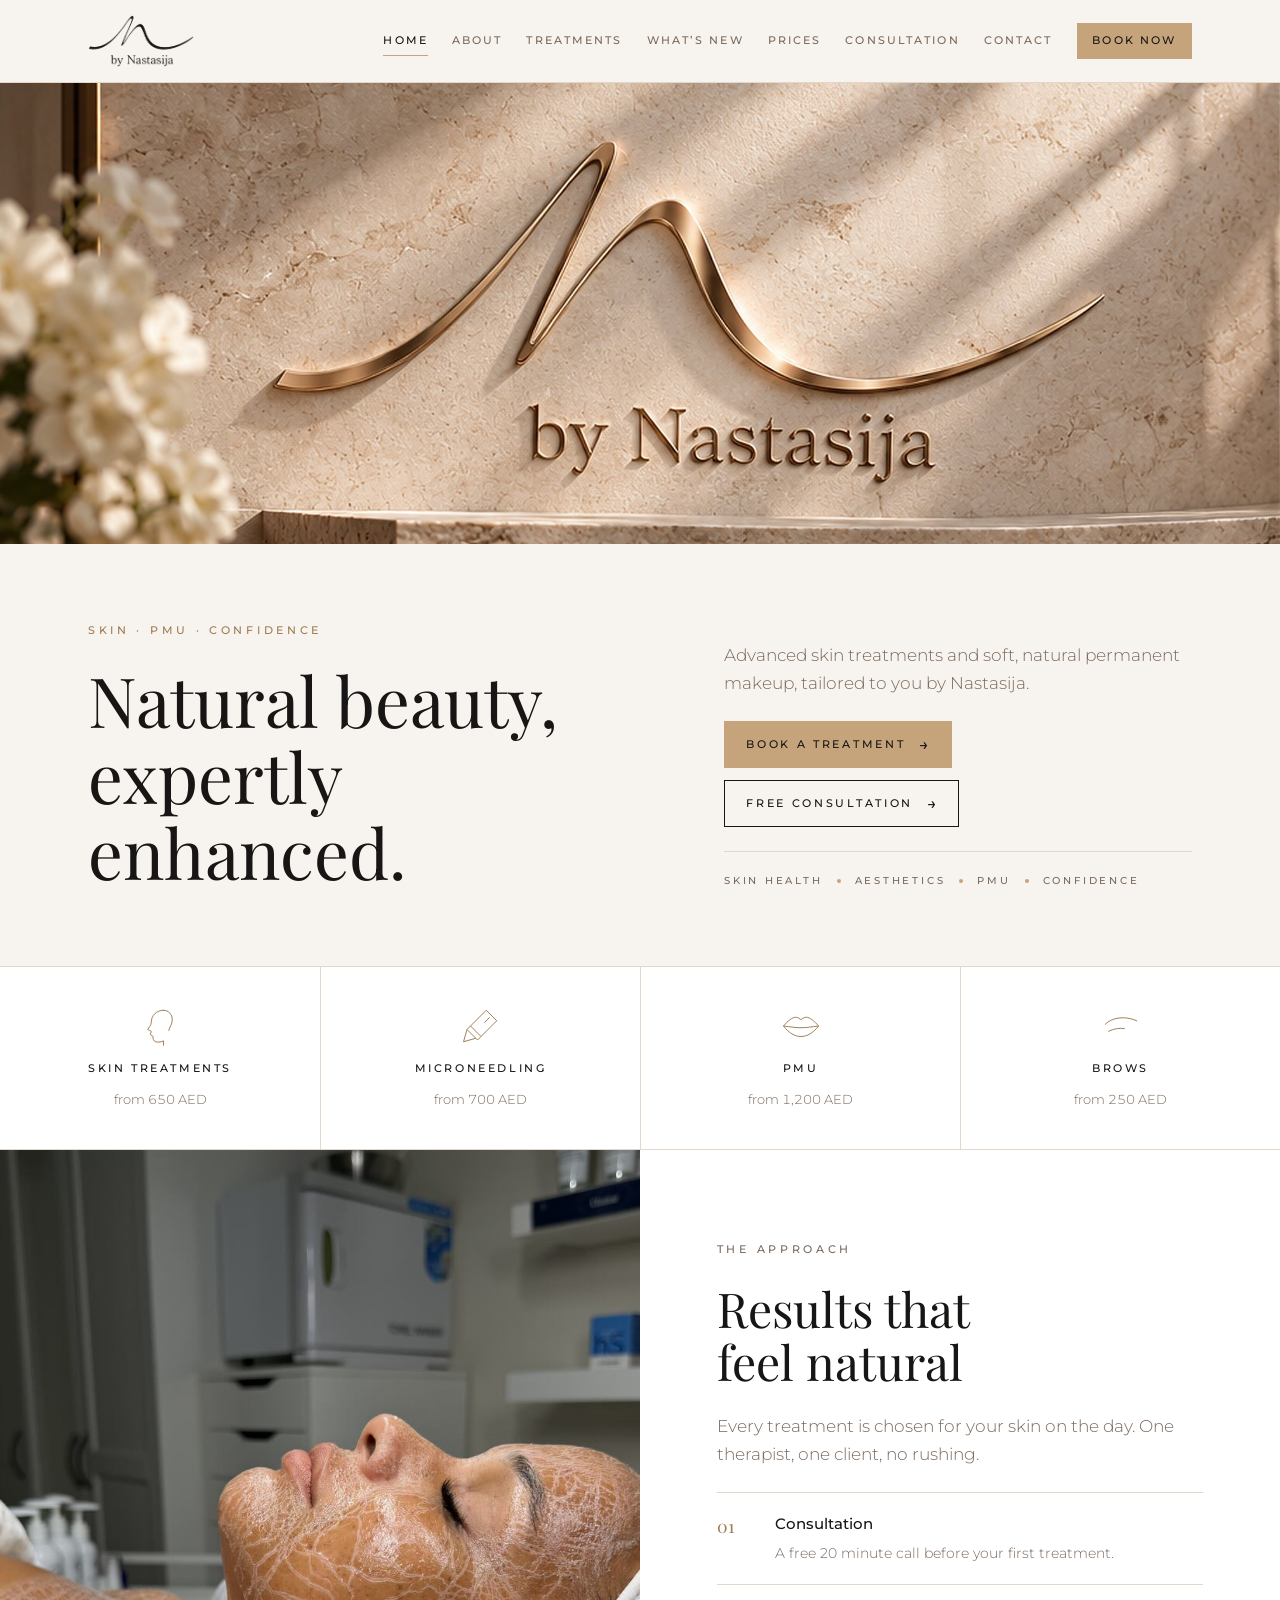
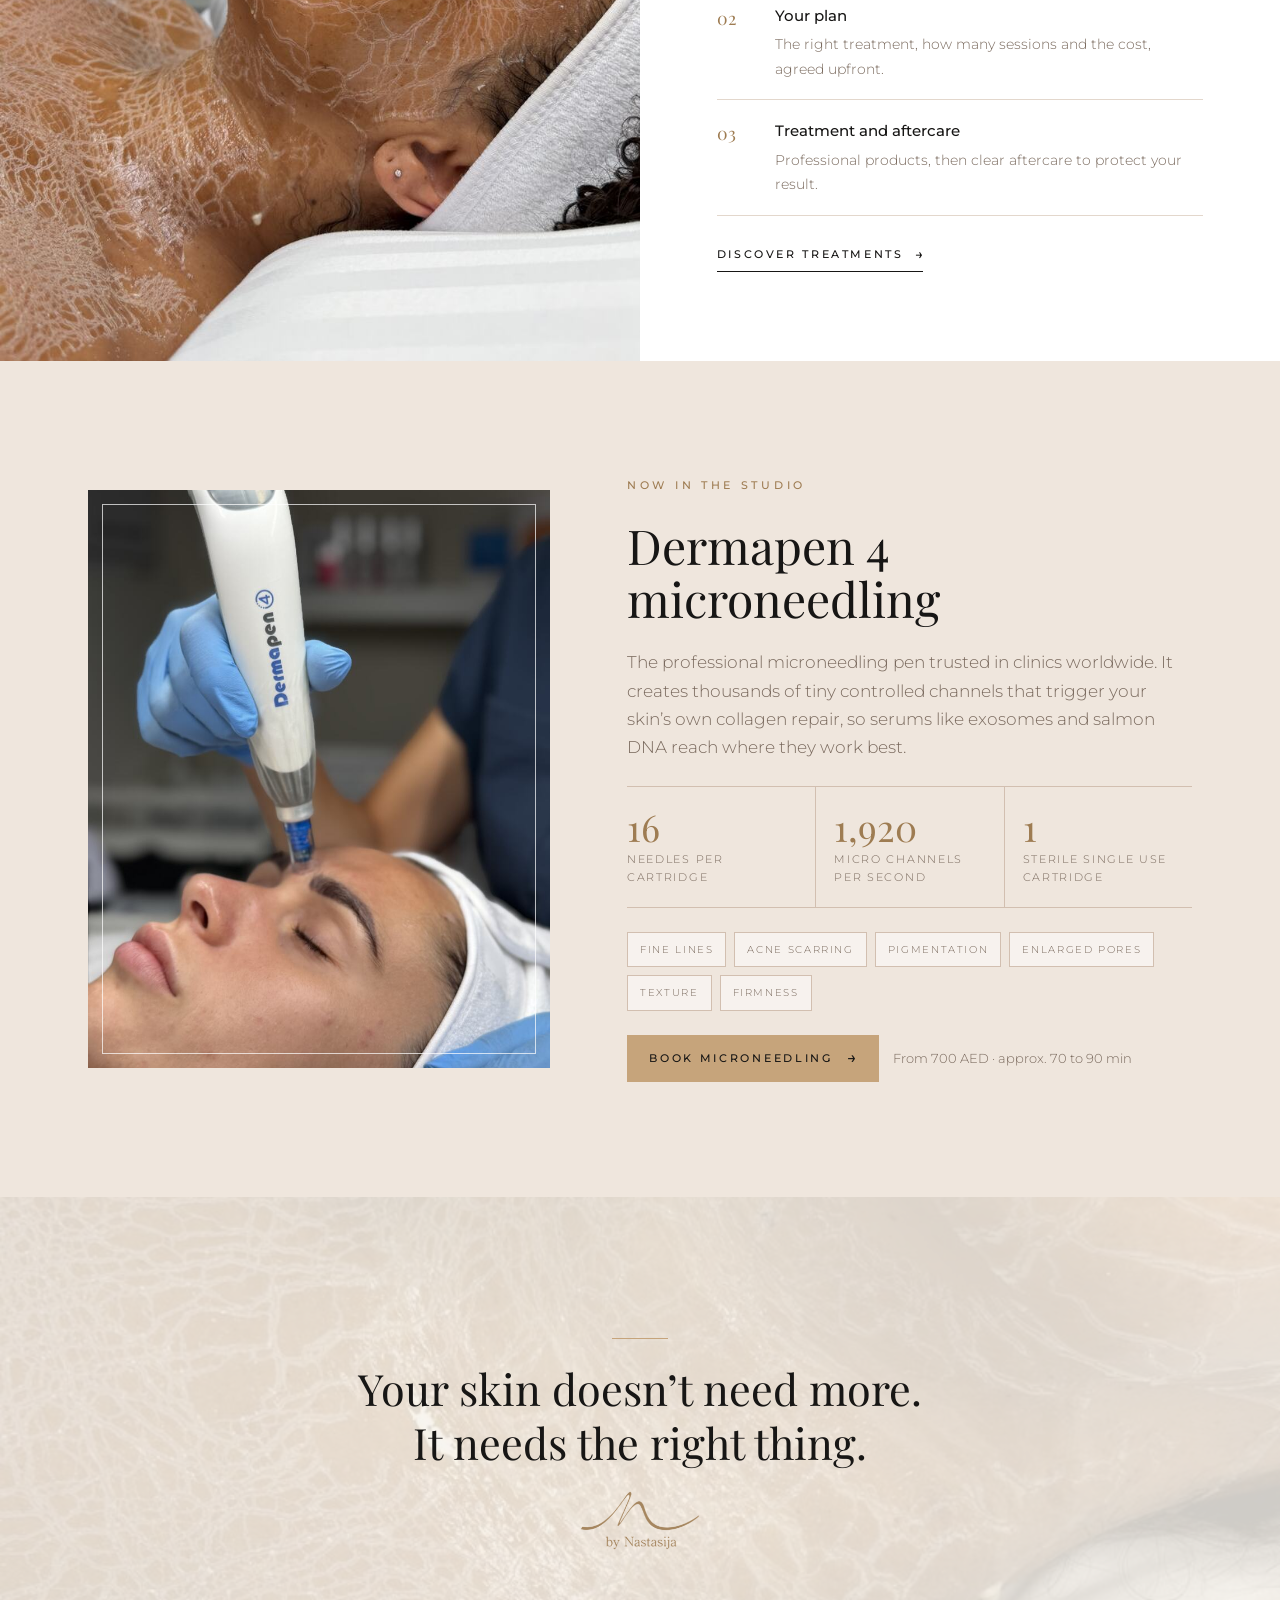
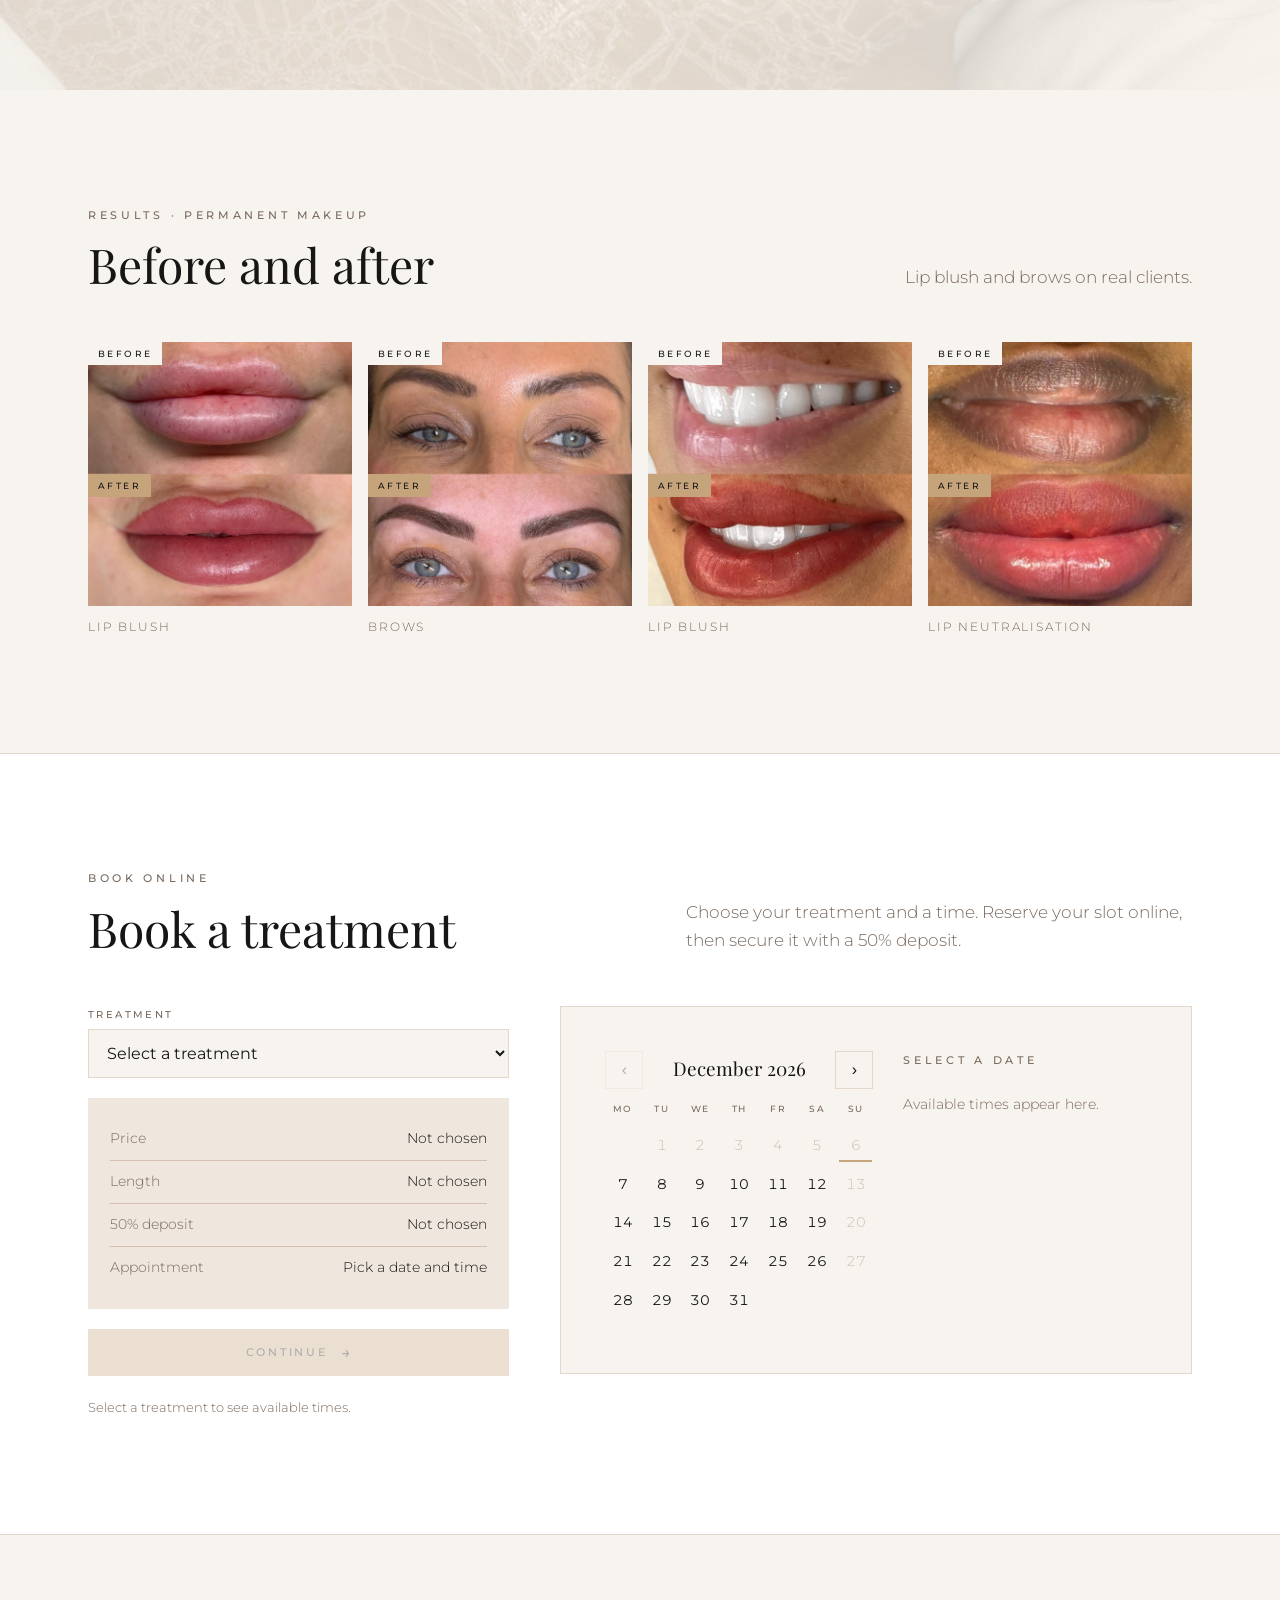
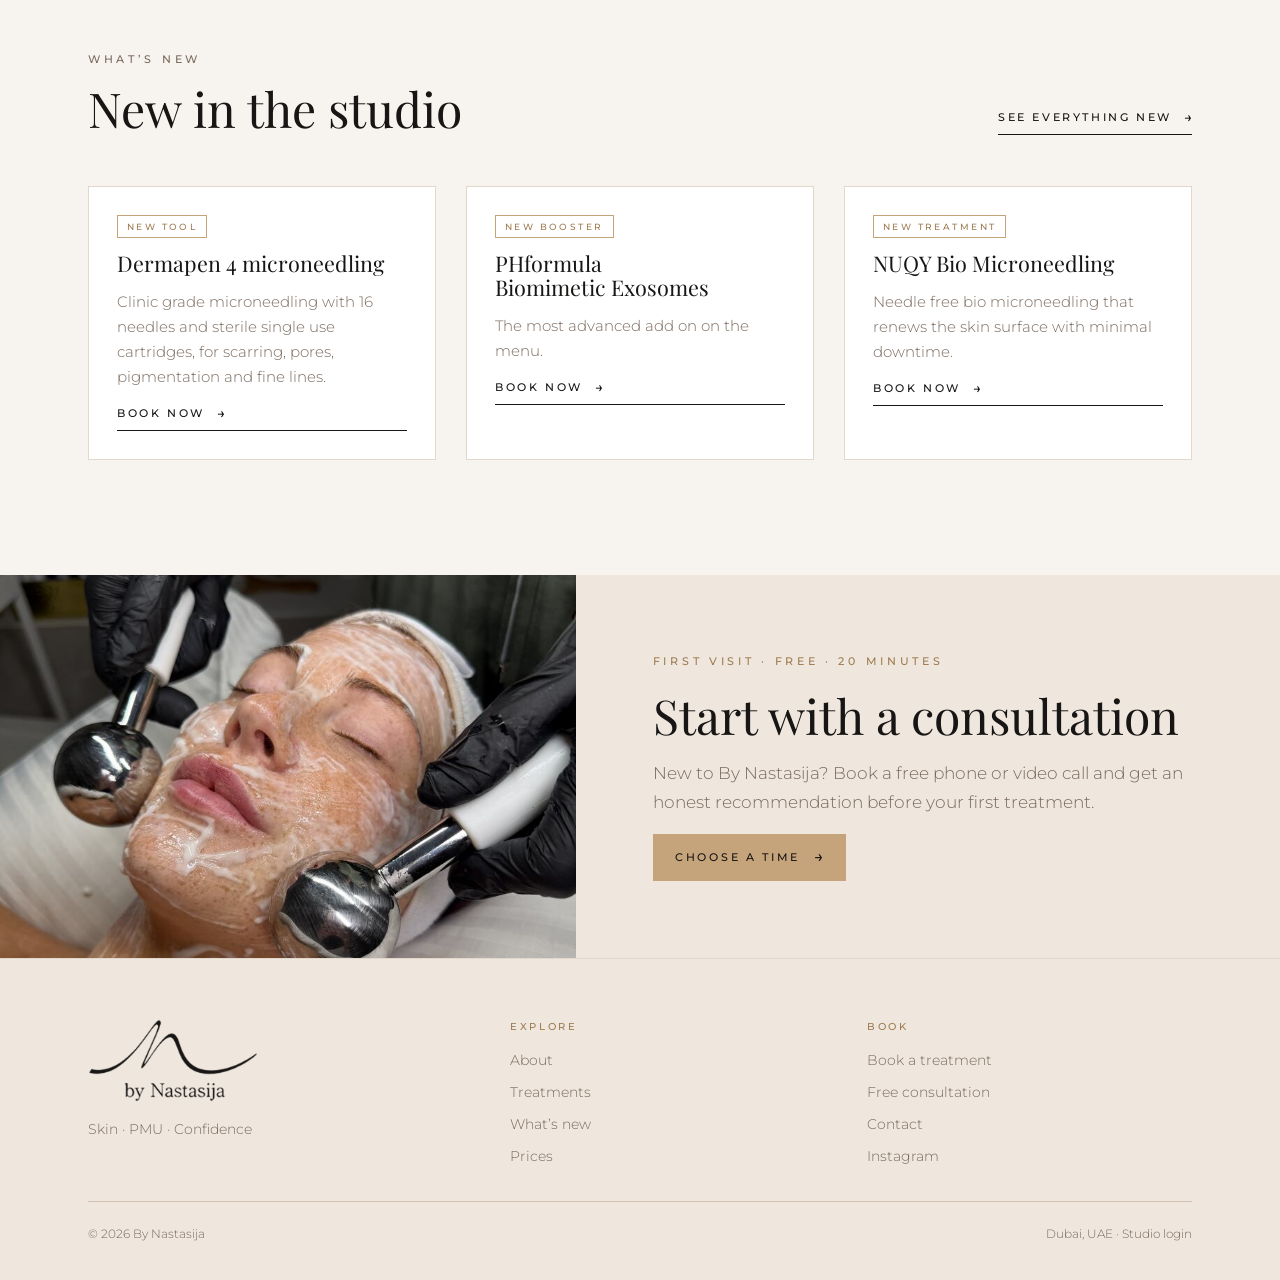
==== index_17.html @ 35998f84 "Add files via upload" ====
<!doctype html>
<html lang="en">
<head>
<meta charset="utf-8">
<meta name="viewport" content="width=device-width, initial-scale=1, viewport-fit=cover">
<meta name="description" content="By Nastasija: skin specialist and PMU artist in Dubai. Medical-grade facials, Dermapen 4 microneedling, lip blush and brows. Book online.">
<title>By Nastasija</title>
<link rel="preconnect" href="https://fonts.googleapis.com">
<link rel="preconnect" href="https://fonts.gstatic.com" crossorigin>
<link rel="stylesheet" href="https://fonts.googleapis.com/css2?family=Playfair+Display:ital,wght@0,400;0,500;1,400&family=Montserrat:wght@300;400;500&display=swap">
<style>
/* Layout: light, airy brand pack. Porcelain ground, nude and cashmere surfaces, champagne accents, soft black only for type. No dark sections. */
:root{
  --porcelain:#F7F3EE; --white:#FFFFFF; --nude:#EFE6DD; --nude-2:#E7D8CC; --cashmere:#D2BFB0; --line:#E3D7CC;
  --taupe:#A99484; --muted:#7A6A5E; --ink:#171615; --champagne:#C6A47B; --champagne-d:#9E7C52; --err:#9A3B34;
  --serif:"Playfair Display","Didot","Bodoni 72",Georgia,serif;
  --sans:"Montserrat","Helvetica Neue",Helvetica,Arial,sans-serif;
  --max:1200px;
  color-scheme:light;
}
*{box-sizing:border-box}
[hidden]{display:none!important}
body{background:var(--porcelain);color:var(--ink);font-family:var(--sans);font-weight:300;font-size:15.5px;line-height:1.7;-webkit-font-smoothing:antialiased;margin:0}
a{color:inherit}
img{display:block;max-width:100%}
h1,h2,h3{font-family:var(--serif);font-weight:400;line-height:1.1;margin:0;text-wrap:balance}
h1{font-size:clamp(2.4rem,5.4vw,4.4rem)}
h2{font-size:clamp(1.9rem,3.8vw,3rem)}
h3{font-size:1.35rem}
p{margin:0}
.eyebrow{font-weight:500;font-size:.68rem;letter-spacing:.34em;text-transform:uppercase;color:var(--muted)}
.eyebrow.gold{color:var(--champagne-d)}
.lede{font-size:1.04rem;color:var(--muted);max-width:54ch}
.wrap{max-width:var(--max);margin-inline:auto;padding-inline:clamp(16px,4vw,48px)}
.pad{padding-block:clamp(64px,9vw,120px)}
.hair{width:56px;height:1px;background:var(--champagne);border:0;margin:0}

/* buttons */
.btn{display:inline-flex;align-items:center;justify-content:center;gap:14px;font:500 .7rem/1 var(--sans);letter-spacing:.24em;text-transform:uppercase;padding:1.3em 1.9em;border:1px solid var(--champagne);background:var(--champagne);color:var(--ink);text-decoration:none;cursor:pointer;border-radius:0;transition:background .25s,color .25s,border-color .25s}
.btn::after{content:"→";font-size:1rem;letter-spacing:0;line-height:1;transition:transform .25s}
.btn:hover{background:#D4B78F;border-color:#D4B78F}
.btn:hover::after{transform:translateX(4px)}
.btn.line{background:transparent;border-color:var(--ink);color:var(--ink)}
.btn.line:hover{background:var(--ink);color:var(--porcelain)}
.btn.plain::after{display:none}
.btn[disabled]{opacity:.35;pointer-events:none}
.tlink{display:inline-flex;align-items:center;gap:12px;font:500 .68rem var(--sans);letter-spacing:.24em;text-transform:uppercase;text-decoration:none;padding:0 0 8px;border:0;border-bottom:1px solid currentColor;background:none;color:var(--ink);cursor:pointer}
.tlink::after{content:"→";font-size:.9rem;letter-spacing:0}
:focus-visible{outline:2px solid var(--champagne);outline-offset:3px}

/* header */
header.top{position:sticky;top:env(safe-area-inset-top,0px);z-index:30;background:rgba(247,243,238,.96);backdrop-filter:blur(10px);border-bottom:1px solid var(--line)}
.bar{display:flex;align-items:center;justify-content:space-between;gap:24px;height:82px}
.brand{display:flex;align-items:center;text-decoration:none}
.logo-h{height:52px;width:auto}
nav.main{display:flex;gap:24px;align-items:center}
nav.main a{font-size:.66rem;font-weight:500;letter-spacing:.2em;text-transform:uppercase;text-decoration:none;color:var(--muted);padding:6px 0;border-bottom:1px solid transparent;white-space:nowrap}
nav.main a:hover,nav.main a[aria-current="page"]{color:var(--ink);border-color:var(--champagne)}
nav.main a.btn,nav.main a.btn[aria-current]{color:var(--ink);padding:1.1em 1.4em;border:1px solid var(--champagne)}
.menu-btn{display:none;background:none;border:0;color:var(--ink);padding:8px;cursor:pointer}
@media (max-width:1080px){
  .menu-btn{display:block}
  nav.main{position:absolute;left:0;right:0;top:82px;flex-direction:column;align-items:stretch;gap:0;background:var(--porcelain);border-bottom:1px solid var(--line);padding:6px 16px 22px}
  nav.main a{padding:15px 0;border-bottom:1px solid var(--line)}
  nav.main a.btn{margin-top:16px}
  header.top:not(.open) nav.main{display:none}
}
main section.view{display:none}
main section.view.on{display:block}

/* hero */
.hero-img{height:clamp(220px,36vw,500px);overflow:hidden;background:var(--nude)}
.hero-img img{width:100%;height:100%;object-fit:cover;object-position:42% 50%}
.hero-txt{display:grid;grid-template-columns:1.1fr .9fr;gap:clamp(24px,5vw,72px);align-items:end;padding-block:clamp(40px,6vw,80px)}
.hero-txt .l{display:grid;gap:22px;min-width:0}
.hero-txt .r{display:grid;gap:24px;min-width:0}
.hero-txt .actions{display:flex;gap:12px;flex-wrap:wrap}
.words{display:flex;flex-wrap:wrap;align-items:center;gap:8px 14px;font-size:.62rem;font-weight:500;letter-spacing:.28em;text-transform:uppercase;color:var(--muted);border-top:1px solid var(--line);padding-top:20px}
.words i{width:4px;height:4px;background:var(--champagne);border-radius:50%}
@media (max-width:860px){.hero-txt{grid-template-columns:1fr}}

/* icons row */
.icons{display:grid;grid-template-columns:repeat(4,1fr);background:var(--white);border-top:1px solid var(--line);border-bottom:1px solid var(--line)}
.icons a{display:grid;gap:12px;justify-items:center;text-align:center;padding:38px 16px;text-decoration:none;border-left:1px solid var(--line);transition:background .25s}
.icons a:first-child{border-left:0}
.icons a:hover{background:var(--porcelain)}
.icons svg{width:42px;height:42px;color:var(--champagne-d)}
.icons b{font-weight:500;font-size:.68rem;letter-spacing:.24em;text-transform:uppercase}
.icons span{font-size:.8rem;color:var(--muted);font-variant-numeric:tabular-nums}
@media (max-width:760px){.icons{grid-template-columns:1fr 1fr}.icons a:nth-child(3){border-left:0}.icons a:nth-child(n+3){border-top:1px solid var(--line)}}

/* split */
.split{display:grid;grid-template-columns:1fr 1fr;min-height:540px;background:var(--porcelain)}
.split.white{background:var(--white)}
.split .img{position:relative;overflow:hidden;min-height:340px}
.split .img img{position:absolute;inset:0;width:100%;height:100%;object-fit:cover}
.split .txt{display:grid;gap:24px;align-content:center;padding:clamp(40px,7vw,96px) clamp(20px,6vw,88px);min-width:0}
.steps3{display:grid;border-top:1px solid var(--line)}
.steps3 div{display:grid;grid-template-columns:44px 1fr;gap:4px 14px;padding-block:18px;border-bottom:1px solid var(--line)}
.steps3 i{font-style:normal;font-family:var(--serif);font-size:1.1rem;color:var(--champagne-d);grid-row:span 2}
.steps3 b{font-weight:500;font-size:.94rem}
.steps3 span{color:var(--muted);font-size:.9rem}
@media (max-width:860px){.split{grid-template-columns:1fr;min-height:0}.split .img{aspect-ratio:4/3;min-height:0}}

/* dermapen */
.dp{background:var(--nude)}
.dp .grid{display:grid;grid-template-columns:.9fr 1.1fr;gap:clamp(32px,6vw,96px);align-items:center}
.dp .ph{position:relative;aspect-ratio:4/5;overflow:hidden}
.dp .ph img{width:100%;height:100%;object-fit:cover;object-position:30% 30%}
.dp .ph::after{content:"";position:absolute;inset:14px;border:1px solid rgba(255,255,255,.7);pointer-events:none}
.dp .copy{display:grid;gap:24px;min-width:0}
.specs{display:grid;grid-template-columns:repeat(3,1fr);border-top:1px solid var(--cashmere);border-bottom:1px solid var(--cashmere)}
.specs div{padding:20px 14px 20px 0;display:grid;gap:4px}
.specs div + div{padding-left:18px;border-left:1px solid var(--cashmere)}
.specs strong{font-family:var(--serif);font-weight:400;font-size:clamp(1.6rem,3vw,2.3rem);color:var(--champagne-d);font-variant-numeric:tabular-nums;line-height:1.1}
.specs span{font-size:.66rem;letter-spacing:.16em;text-transform:uppercase;color:var(--muted)}
.treats{display:flex;flex-wrap:wrap;gap:8px}
.treats span{font-size:.64rem;letter-spacing:.16em;text-transform:uppercase;border:1px solid var(--cashmere);padding:8px 12px;color:var(--muted);background:rgba(255,255,255,.5)}
@media (max-width:860px){.dp .grid{grid-template-columns:1fr}.dp .ph{aspect-ratio:4/3}}
@media (max-width:480px){.specs{grid-template-columns:1fr}.specs div + div{padding-left:0;border-left:0;border-top:1px solid var(--cashmere)}}

/* quote band (light veil over photo) */
.veil{position:relative;isolation:isolate;overflow:hidden}
.veil > img.bg{position:absolute;inset:0;width:100%;height:100%;object-fit:cover;z-index:-2}
.veil::before{content:"";position:absolute;inset:0;z-index:-1;background:rgba(247,243,238,.84)}
.quote .inner{padding-block:clamp(80px,11vw,150px);text-align:center;display:grid;gap:22px;justify-items:center}
.quote p.q{font-family:var(--serif);font-size:clamp(1.6rem,3.4vw,2.7rem);line-height:1.25;max-width:24ch;text-wrap:balance}
.quote img.mark{width:120px;opacity:.9}

.sec-head{display:flex;justify-content:space-between;align-items:end;gap:24px;flex-wrap:wrap;margin-bottom:clamp(30px,4vw,52px)}
.sec-head > div{display:grid;gap:14px;min-width:0}

/* before/after */
.ba-grid{display:grid;grid-template-columns:repeat(4,1fr);gap:16px}
.ba{margin:0;min-width:0}
.ba .frame{position:relative}
.ba img{width:100%;aspect-ratio:1/1;object-fit:cover}
.ba .tag{position:absolute;left:0;font:500 .58rem var(--sans);letter-spacing:.26em;text-transform:uppercase;background:var(--porcelain);color:var(--ink);padding:6px 10px}
.ba .t1{top:0}.ba .t2{top:50%;background:var(--champagne)}
.ba figcaption{font-size:.72rem;color:var(--muted);margin-top:12px;letter-spacing:.16em;text-transform:uppercase}
@media (max-width:900px){.ba-grid{grid-template-columns:repeat(2,1fr)}}

/* cards */
.news-row{display:grid;grid-template-columns:repeat(3,1fr);gap:clamp(18px,3vw,30px)}
.news{display:grid;gap:14px;align-content:start;background:var(--white);border:1px solid var(--line);padding:28px;min-width:0}
.pill{justify-self:start;font:500 .58rem var(--sans);letter-spacing:.26em;text-transform:uppercase;border:1px solid var(--champagne);color:var(--champagne-d);padding:5px 9px}
.news p{color:var(--muted);font-size:.92rem}
@media (max-width:860px){.news-row{grid-template-columns:1fr}}

/* consult band */
.cband{display:grid;grid-template-columns:.9fr 1.1fr;background:var(--nude)}
.cband .img{position:relative;overflow:hidden;min-height:300px}
.cband .img img{position:absolute;inset:0;width:100%;height:100%;object-fit:cover;object-position:50% 35%}
.cband .txt{display:grid;gap:18px;align-content:center;padding:clamp(40px,6vw,80px) clamp(20px,6vw,80px)}
@media (max-width:760px){.cband{grid-template-columns:1fr}.cband .img{aspect-ratio:16/10;min-height:0}}

/* page banner (light split) */
.pbanner{display:grid;grid-template-columns:1fr 1fr;background:var(--nude);min-height:340px}
.pbanner .txt{display:grid;gap:16px;align-content:center;padding:clamp(40px,6vw,80px) clamp(20px,5vw,72px)}
.pbanner .img{position:relative;overflow:hidden;min-height:240px}
.pbanner .img img{position:absolute;inset:0;width:100%;height:100%;object-fit:cover}
@media (max-width:760px){.pbanner{grid-template-columns:1fr}.pbanner .img{order:-1;aspect-ratio:16/9;min-height:0}}

/* about */
.about{display:grid;grid-template-columns:.85fr 1.15fr;gap:clamp(32px,6vw,96px);align-items:start}
.about .portrait{position:sticky;top:110px;aspect-ratio:3/4;overflow:hidden}
.about .portrait img{width:100%;height:100%;object-fit:cover;object-position:62% 18%}
.about .copy{display:grid;gap:22px;min-width:0}
.about .copy p{max-width:62ch}
.values{display:grid;grid-template-columns:repeat(3,1fr);border-top:1px solid var(--line);margin-top:10px}
.values div{display:grid;gap:6px;padding:22px 18px 0 0}
.values div + div{padding-left:18px;border-left:1px solid var(--line)}
.values strong{font-family:var(--serif);font-weight:400;font-size:1.15rem}
.values span{font-size:.88rem;color:var(--muted)}
.chips{display:flex;flex-wrap:wrap;gap:8px}
.chip{font-size:.64rem;letter-spacing:.18em;text-transform:uppercase;border:1px solid var(--line);background:var(--white);padding:8px 12px}
@media (max-width:860px){.about{grid-template-columns:1fr}.about .portrait{position:static;aspect-ratio:4/5}.values{grid-template-columns:1fr}.values div + div{padding-left:0;border-left:0}}

/* treatments */
.cat{margin-top:clamp(48px,7vw,90px)}
.cat-head{display:grid;grid-template-columns:.9fr 1.1fr;gap:clamp(20px,4vw,48px);align-items:center;margin-bottom:8px}
.cat-head .img{aspect-ratio:16/9;overflow:hidden}
.cat-head .img img{width:100%;height:100%;object-fit:cover}
.cat-head .t{display:grid;gap:14px}
.cat-head svg{width:40px;height:40px;color:var(--champagne-d)}
.cat-head p{color:var(--muted)}
.svc-list{display:grid;grid-template-columns:1fr 1fr;gap:0 clamp(24px,5vw,64px)}
.svc{display:grid;grid-template-columns:1fr auto;gap:8px 20px;padding-block:24px;border-bottom:1px solid var(--line);align-content:start}
.svc h3{font-size:1.18rem}
.svc .meta{font-size:.66rem;letter-spacing:.18em;text-transform:uppercase;color:var(--muted)}
.svc p{grid-column:1/-1;color:var(--muted);font-size:.92rem}
.svc .price{font-family:var(--serif);font-size:1.22rem;white-space:nowrap;font-variant-numeric:tabular-nums}
.svc .go{grid-column:1/-1;justify-self:start;margin-top:4px}
@media (max-width:820px){.svc-list,.cat-head{grid-template-columns:1fr}}

/* price list */
.pricelist{max-width:820px;margin-inline:auto;background:var(--white);border:1px solid var(--line)}
.pl-top{background:var(--nude);text-align:center;display:grid;gap:12px;justify-items:center;padding:44px 24px}
.pl-top h1{font-size:clamp(1.5rem,4vw,2.2rem);letter-spacing:.3em;text-transform:uppercase}
.pl-body{padding:clamp(20px,5vw,56px)}
.pl-group + .pl-group{margin-top:34px}
.pl-group h3{font-family:var(--sans);font-weight:500;font-size:.68rem;letter-spacing:.3em;text-transform:uppercase;color:var(--champagne-d);margin-bottom:8px;padding-bottom:10px;border-bottom:1px solid var(--line)}
.pl-row{display:flex;align-items:baseline;gap:12px;padding-block:10px;font-size:.95rem}
.pl-row .n{min-width:0}
.pl-row .n small{display:block;color:var(--muted);font-size:.76rem}
.pl-row .dots{flex:1;border-bottom:1px dotted var(--cashmere);transform:translateY(-4px);min-width:16px}
.pl-row .p{font-variant-numeric:tabular-nums;white-space:nowrap;font-weight:400}
.pl-sub{padding-left:16px;font-size:.9rem}
.pl-foot{text-align:center;padding:26px;border-top:1px solid var(--line);font-family:var(--serif);letter-spacing:.24em;text-transform:uppercase;font-size:.85rem}
.note{font-size:.82rem;color:var(--muted)}

/* booking */
.book-grid{display:grid;grid-template-columns:minmax(0,1fr) 340px;gap:clamp(24px,4vw,48px);align-items:start}
.panel{background:var(--white);border:1px solid var(--line);padding:clamp(20px,3.5vw,44px);min-width:0}
.stepper{display:grid;grid-template-columns:repeat(4,1fr);gap:8px;margin:0 0 30px;padding:0}
.stepper li{list-style:none;font-size:.6rem;font-weight:500;letter-spacing:.2em;text-transform:uppercase;color:var(--taupe);border-top:2px solid var(--line);padding-top:10px;min-width:0}
.stepper li b{display:block;font-family:var(--serif);font-weight:400;font-size:1rem;letter-spacing:0;margin-bottom:2px}
.stepper li.done{color:var(--muted);border-color:var(--champagne)}
.stepper li.cur{color:var(--ink);border-color:var(--ink)}
@media (max-width:520px){.stepper li{font-size:0;letter-spacing:0}.stepper li b{font-size:1rem}}
.step{display:none}
.step.on{display:grid;gap:22px}
.step h2{font-size:1.75rem}
.opt-group{display:grid;gap:8px}
.opt-group > .eyebrow{margin-top:10px}
.opt{display:grid;grid-template-columns:auto 1fr auto;gap:14px;align-items:center;padding:14px 16px;border:1px solid var(--line);cursor:pointer;background:var(--porcelain);transition:border-color .2s}
.opt:hover{border-color:var(--taupe)}
.opt input{accent-color:var(--champagne-d);width:17px;height:17px;margin:0}
.opt:has(input:checked){border-color:var(--champagne-d);background:var(--white);box-shadow:inset 3px 0 0 var(--champagne)}
.opt .n{font-size:.94rem;min-width:0}
.opt .n small{display:block;color:var(--muted);font-size:.76rem}
.opt .p{font-variant-numeric:tabular-nums;white-space:nowrap;font-size:.92rem}
.addons{display:grid;gap:8px;padding:16px;border:1px dashed var(--cashmere)}
.nav-row{display:flex;justify-content:space-between;align-items:center;gap:12px;flex-wrap:wrap;padding-top:6px}
.who{display:flex;justify-content:space-between;align-items:center;gap:12px;flex-wrap:wrap;background:var(--nude);padding:12px 16px;font-size:.86rem;margin-bottom:22px}

/* calendar */
.cal{display:grid;grid-template-columns:minmax(0,1.1fr) minmax(0,1fr);gap:30px}
.cal-head{display:flex;justify-content:space-between;align-items:center;margin-bottom:12px}
.cal-head strong{font-family:var(--serif);font-weight:400;font-size:1.18rem}
.cal-head button{background:none;border:1px solid var(--line);color:var(--ink);width:38px;height:38px;cursor:pointer;font-size:1rem}
.cal-head button:hover:not(:disabled){border-color:var(--ink)}
.cal-head button:disabled{opacity:.3;cursor:default}
.days{display:grid;grid-template-columns:repeat(7,1fr);gap:4px;text-align:center}
.days .dow{font-size:.58rem;font-weight:500;letter-spacing:.16em;text-transform:uppercase;color:var(--muted);padding-bottom:8px}
.days button{aspect-ratio:1/1;border:1px solid transparent;background:none;color:var(--ink);font:inherit;font-size:.88rem;cursor:pointer;font-variant-numeric:tabular-nums;font-weight:400}
.days button:hover:not(:disabled){border-color:var(--champagne)}
.days button:disabled{color:#CDBFB3;cursor:default;font-weight:300}
.days button.today{box-shadow:inset 0 -2px 0 var(--champagne)}
.days button.sel{background:var(--champagne);color:var(--ink)}
.slots{display:grid;grid-template-columns:repeat(3,1fr);gap:6px;align-content:start;max-height:340px;overflow:auto}
.slots button{border:1px solid var(--line);background:var(--porcelain);color:var(--ink);padding:11px 4px;font:inherit;font-size:.84rem;cursor:pointer;font-variant-numeric:tabular-nums}
.slots button:hover{border-color:var(--champagne-d)}
.slots button.sel{background:var(--champagne);border-color:var(--champagne)}
.slots .empty{grid-column:1/-1;color:var(--muted);font-size:.88rem;padding:12px 0}
.cal-note{font-size:.76rem;color:var(--muted);margin-top:10px}
@media (max-width:680px){.cal{grid-template-columns:1fr}.slots{grid-template-columns:repeat(4,1fr)}}
@media (max-width:420px){.slots{grid-template-columns:repeat(3,1fr)}}

/* forms */
.fields{display:grid;grid-template-columns:1fr 1fr;gap:18px}
.fields .full{grid-column:1/-1}
.field{display:grid;gap:7px;min-width:0}
.field label{font-size:.62rem;letter-spacing:.24em;text-transform:uppercase;color:var(--muted);font-weight:500}
.field input,.field select,.field textarea{font:inherit;font-weight:400;color:var(--ink);background:var(--porcelain);border:1px solid var(--line);padding:13px 14px;border-radius:0;width:100%}
.field textarea{min-height:110px;resize:vertical}
.field input:focus,.field select:focus,.field textarea:focus{outline:none;border-color:var(--champagne-d);background:var(--white)}
.err{color:var(--err);font-size:.84rem}
.check{display:flex;gap:12px;align-items:flex-start;font-size:.86rem;color:var(--muted)}
.check input{accent-color:var(--champagne-d);width:17px;height:17px;margin-top:3px;flex:none}
.hp{position:absolute;left:-9999px;width:1px;height:1px;overflow:hidden}
@media (max-width:560px){.fields{grid-template-columns:1fr}}

/* summary */
.summary{position:sticky;top:104px;display:grid;gap:12px;background:var(--nude);border:0}
.summary h3{font-size:1.25rem}
.sum-row{display:flex;justify-content:space-between;gap:12px;font-size:.88rem;padding-block:9px;border-bottom:1px solid var(--cashmere)}
.sum-row span:first-child{color:var(--muted)}
.sum-row span:last-child{text-align:right;font-variant-numeric:tabular-nums}
.sum-row.big{border-bottom:0;padding-top:14px}
.sum-row.big span:last-child{font-family:var(--serif);font-size:1.45rem;color:var(--champagne-d)}
.policy{font-size:.78rem;color:var(--muted);display:grid;gap:8px;border-top:1px solid var(--cashmere);padding-top:16px}
.policy strong{font-weight:500;color:var(--ink);letter-spacing:.18em;text-transform:uppercase;font-size:.6rem}
@media (max-width:960px){.book-grid{grid-template-columns:1fr}.summary{position:static}}

.bankbox{display:grid;gap:14px;border:1px solid var(--champagne);padding:24px;background:var(--porcelain)}
.bankbox .amt{font-family:var(--serif);font-size:2.4rem;line-height:1;font-variant-numeric:tabular-nums}
.bankbox dl{display:grid;grid-template-columns:auto 1fr;gap:6px 16px;margin:0;font-size:.9rem}
.bankbox dt{color:var(--muted);font-size:.66rem;letter-spacing:.18em;text-transform:uppercase;padding-top:3px}
.bankbox dd{margin:0;overflow-wrap:anywhere;font-variant-numeric:tabular-nums}
.done-box{display:grid;gap:18px;justify-items:start}
.done-box .ref{font-family:var(--serif);font-size:1.6rem;letter-spacing:.14em}
.done-box svg{width:48px;height:48px;color:var(--champagne-d)}
.msg{background:var(--nude);padding:18px 20px;font-size:.92rem;white-space:pre-line;border-left:2px solid var(--champagne)}

.seg{display:inline-grid;grid-auto-flow:column;border:1px solid var(--ink);justify-self:start}
.seg label{cursor:pointer;padding:13px 22px;font-size:.66rem;letter-spacing:.22em;text-transform:uppercase;font-weight:500}
.seg input{position:absolute;opacity:0;pointer-events:none}
.seg label:has(input:checked){background:var(--champagne)}
.seg label:has(input:focus-visible){outline:2px solid var(--champagne-d);outline-offset:-4px}

/* modal */
.modal{position:fixed;inset:0;z-index:60;display:grid;place-items:center;padding:16px;background:rgba(23,22,21,.28);backdrop-filter:blur(3px)}
.modal .card{background:var(--porcelain);max-width:520px;width:100%;padding:clamp(24px,5vw,44px);display:grid;gap:18px;position:relative;max-height:calc(100vh - 32px);overflow:auto}
.modal .x{position:absolute;top:12px;right:12px;background:none;border:0;font-size:1.4rem;cursor:pointer;color:var(--muted);width:36px;height:36px}
.modal h2{font-size:1.7rem}
.modal .choices{display:grid;gap:10px}
.modal img.mk{width:110px}

/* whats new */
.wn{display:grid;grid-template-columns:1fr 1fr;min-height:400px;background:var(--white);border:1px solid var(--line)}
.wn + .wn{margin-top:clamp(20px,3vw,30px)}
.wn .img{position:relative;overflow:hidden;min-height:260px}
.wn .img img{position:absolute;inset:0;width:100%;height:100%;object-fit:cover}
.wn .txt{display:grid;gap:16px;align-content:center;padding:clamp(28px,5vw,60px);min-width:0}
.wn .txt p{color:var(--muted);max-width:52ch}
.wn:nth-child(even) .img{order:2}
.wn .price{font-family:var(--serif);font-size:1.25rem}
@media (max-width:820px){.wn{grid-template-columns:1fr}.wn .img{aspect-ratio:16/10;min-height:0}.wn:nth-child(even) .img{order:0}}

/* quick book */
.qb-wrap{background:var(--white);border-top:1px solid var(--line);border-bottom:1px solid var(--line)}
.qb{display:grid;grid-template-columns:minmax(0,.8fr) minmax(0,1.2fr);gap:clamp(24px,4vw,56px);align-items:start}
.qb-left{display:grid;gap:20px;align-content:start;min-width:0}
.qb-sum{background:var(--nude);padding:20px 22px}
.qb-sum .sum-row:last-child{border-bottom:0}
.qb-cal{background:var(--porcelain)}
@media (max-width:900px){.qb{grid-template-columns:1fr}}

/* contact */
.contact{display:grid;grid-template-columns:.9fr 1.1fr;gap:clamp(24px,5vw,72px);align-items:start}
.ci dl{display:grid;margin:0;border-top:1px solid var(--line)}
.ci dl > div{display:grid;grid-template-columns:40px 1fr;gap:4px 14px;padding-block:18px;border-bottom:1px solid var(--line)}
.ci dl svg{width:26px;height:26px;color:var(--champagne-d);grid-row:span 2}
.ci dt{font-size:.62rem;letter-spacing:.24em;text-transform:uppercase;color:var(--muted);font-weight:500}
.ci dd{margin:0;font-size:1rem;overflow-wrap:anywhere}
.copyrow{display:flex;gap:10px;align-items:center;flex-wrap:wrap}
.copybtn{background:none;border:1px solid var(--line);color:var(--muted);font:500 .58rem var(--sans);letter-spacing:.18em;text-transform:uppercase;padding:5px 9px;cursor:pointer}
@media (max-width:860px){.contact{grid-template-columns:1fr}}

footer{background:var(--nude);color:var(--muted);border-top:1px solid var(--line)}
.foot{display:grid;grid-template-columns:1.2fr 1fr 1fr;gap:32px;padding-block:60px 36px}
.foot h4{margin:0 0 14px;font-size:.6rem;font-weight:500;letter-spacing:.28em;text-transform:uppercase;color:var(--champagne-d)}
.foot nav{display:grid;gap:8px;font-size:.88rem}
.foot a{text-decoration:none}
.foot a:hover{color:var(--ink)}
.foot .base{grid-column:1/-1;border-top:1px solid var(--cashmere);padding-top:22px;font-size:.76rem;display:flex;justify-content:space-between;gap:16px;flex-wrap:wrap}
@media (max-width:760px){.foot{grid-template-columns:1fr}}

@media (prefers-reduced-motion:no-preference){
  section.view.on{animation:rise .6s ease both}
  @keyframes rise{from{opacity:.001;transform:translateY(10px)}to{opacity:1;transform:none}}
}

/* ===== studio dashboard ===== */
.adm{padding-block:clamp(28px,4vw,48px) 80px}
.adm-login{max-width:420px;margin:clamp(30px,8vw,90px) auto;background:var(--white);border:1px solid var(--line);padding:clamp(24px,5vw,44px);display:grid;gap:18px}
.adm-login img{width:140px}
.adm-top{display:flex;justify-content:space-between;align-items:end;gap:16px;flex-wrap:wrap;margin-bottom:24px}
.adm-top h1{font-size:clamp(1.8rem,3.6vw,2.6rem)}
.adm-actions{display:flex;gap:10px;flex-wrap:wrap;align-items:center}
.sbtn{font:500 .62rem var(--sans);letter-spacing:.18em;text-transform:uppercase;padding:10px 14px;border:1px solid var(--line);background:var(--white);color:var(--ink);cursor:pointer;text-decoration:none;display:inline-flex;align-items:center;gap:8px}
.sbtn:hover{border-color:var(--champagne-d)}
.sbtn.gold{background:var(--champagne);border-color:var(--champagne)}
.demo-flag{font:500 .6rem var(--sans);letter-spacing:.2em;text-transform:uppercase;background:var(--champagne);padding:6px 10px}
.tiles{display:grid;grid-template-columns:repeat(4,1fr);gap:12px;margin-bottom:22px}
.tile{background:var(--white);border:1px solid var(--line);padding:18px 18px 16px;display:grid;gap:4px}
.tile b{font-family:var(--serif);font-weight:400;font-size:2rem;line-height:1.1;font-variant-numeric:tabular-nums}
.tile span{font-size:.62rem;letter-spacing:.2em;text-transform:uppercase;color:var(--muted)}
.tile small{font-size:.78rem;color:var(--champagne-d)}
@media (max-width:760px){.tiles{grid-template-columns:1fr 1fr}}
.tabs{display:flex;gap:4px;border-bottom:1px solid var(--line);margin-bottom:20px;overflow-x:auto}
.tabs button{background:none;border:0;border-bottom:2px solid transparent;padding:12px 14px;font:500 .64rem var(--sans);letter-spacing:.2em;text-transform:uppercase;color:var(--muted);cursor:pointer;white-space:nowrap}
.tabs button[aria-selected="true"]{color:var(--ink);border-color:var(--champagne)}
.tabs button .ct{display:inline-block;min-width:18px;margin-left:6px;padding:1px 5px;background:var(--nude);color:var(--ink);font-size:.6rem;letter-spacing:0}
.adm-tools{display:flex;gap:10px;flex-wrap:wrap;margin-bottom:16px}
.adm-tools input,.adm-tools select{font:inherit;font-size:.86rem;border:1px solid var(--line);background:var(--white);padding:10px 12px;min-width:0}
.adm-tools input:not([type=checkbox]){flex:1 1 220px}
.day{margin-bottom:22px}
.day h3{font-family:var(--sans);font-weight:500;font-size:.66rem;letter-spacing:.24em;text-transform:uppercase;color:var(--muted);margin-bottom:8px;display:flex;justify-content:space-between;gap:10px}
.day h3.today{color:var(--champagne-d)}
.item{display:grid;grid-template-columns:96px minmax(0,1fr) auto;gap:4px 16px;align-items:center;background:var(--white);border:1px solid var(--line);border-left:3px solid var(--cashmere);padding:14px 16px;cursor:pointer;width:100%;text-align:left;font:inherit;color:inherit}
.item + .item{margin-top:6px}
.item:hover{border-color:var(--champagne-d)}
.item .t{font-variant-numeric:tabular-nums;font-size:.86rem}
.item .t small{display:block;color:var(--muted);font-size:.74rem}
.item .w{min-width:0}
.item .w b{font-weight:500;display:block;font-size:.92rem}
.item .w span{color:var(--muted);font-size:.82rem;display:block;overflow:hidden;text-overflow:ellipsis;white-space:nowrap}
.item.s-reserved{border-left-color:#D9B45A}.item.s-paid{border-left-color:#7FA37A}.item.s-done{border-left-color:#B8AFA6}
.item.s-cancel{border-left-color:#C98A84;opacity:.65}.item.s-noshow{border-left-color:#B5524A}.item.s-consult{border-left-color:#8FA9C2}.item.s-block{border-left-color:#B8AFA6;background:var(--nude)}
@media (max-width:560px){.item{grid-template-columns:70px minmax(0,1fr)}.item .pill2{grid-column:2}}
.pill2{font:500 .56rem var(--sans);letter-spacing:.16em;text-transform:uppercase;padding:5px 8px;white-space:nowrap;background:var(--nude);justify-self:start}
.pill2.s-reserved{background:#F4E6C4}.pill2.s-paid{background:#DCE8D8}.pill2.s-done{background:#ECE7E2}.pill2.s-cancel{background:#F2DEDB}.pill2.s-noshow{background:#EFCFCB}.pill2.s-consult{background:#DDE6EF}
.empty-s{background:var(--white);border:1px dashed var(--cashmere);padding:24px;color:var(--muted);font-size:.9rem;text-align:center}
.drawer{position:fixed;inset:0;z-index:70;display:flex;justify-content:flex-end;background:rgba(23,22,21,.25)}
.drawer .pane{background:var(--porcelain);width:min(520px,100%);height:100%;overflow:auto;padding:clamp(20px,4vw,36px);display:grid;gap:18px;align-content:start}
.drawer .x{justify-self:end;background:none;border:0;font-size:1.5rem;cursor:pointer;color:var(--muted)}
.drawer h2{font-size:1.6rem}
.kv{display:grid;grid-template-columns:auto 1fr;gap:8px 16px;margin:0;font-size:.9rem;background:var(--white);border:1px solid var(--line);padding:16px}
.kv dt{color:var(--muted);font-size:.62rem;letter-spacing:.18em;text-transform:uppercase;padding-top:3px}
.kv dd{margin:0;overflow-wrap:anywhere;white-space:pre-line}
.hist{display:grid;gap:6px}
.hist div{display:grid;grid-template-columns:96px 1fr auto;gap:10px;align-items:center;font-size:.84rem;background:var(--white);border:1px solid var(--line);padding:10px 12px}
.row-btns{display:flex;gap:8px;flex-wrap:wrap}
.adm-msg{font-size:.86rem;min-height:1.2em}
.cl-row{display:grid;grid-template-columns:minmax(0,1.2fr) minmax(0,1fr) auto auto;gap:12px;align-items:center;background:var(--white);border:1px solid var(--line);padding:12px 16px;cursor:pointer;width:100%;text-align:left;font:inherit;color:inherit}
.cl-row + .cl-row{margin-top:6px}
.cl-row:hover{border-color:var(--champagne-d)}
.cl-row b{font-weight:500}
.cl-row span{font-size:.82rem;color:var(--muted);font-variant-numeric:tabular-nums}
@media (max-width:620px){.cl-row{grid-template-columns:1fr auto}.cl-row .hide-s{display:none}}
.msg-card{background:var(--white);border:1px solid var(--line);padding:16px;display:grid;gap:6px}
.msg-card + .msg-card{margin-top:8px}
.msg-card p{white-space:pre-line;font-size:.9rem}
.msg-card small{color:var(--muted);font-size:.76rem}
.adm-form{background:var(--white);border:1px solid var(--line);padding:20px;display:grid;gap:14px;max-width:640px}
</style>
</head>
<body>
<svg width="0" height="0" style="position:absolute" aria-hidden="true">
  <symbol id="i-face" viewBox="0 0 48 48"><path d="M28 6c-8 0-14 6-14 14 0 3-3 6-4 8 1 1 3 1 4 2l-1 4c1 1 3 1 3 2 0 2 0 5 3 6 3 1 7 0 9-1v5M28 6c6 0 10 5 10 11 0 5-3 8-4 12" fill="none" stroke="currentColor" stroke-width="1.1" stroke-linecap="round" stroke-linejoin="round"/></symbol>
  <symbol id="i-lips" viewBox="0 0 48 48"><path d="M4 24c5-6 10-10 14-10 3 0 5 2 6 3 1-1 3-3 6-3 4 0 9 4 14 10-6 8-13 12-20 12S10 32 4 24zM4 24c8 1 14 2 20 2s12-1 20-2" fill="none" stroke="currentColor" stroke-width="1.1" stroke-linejoin="round"/></symbol>
  <symbol id="i-brow" viewBox="0 0 48 48"><path d="M6 22c8-8 22-10 36-4M10 30c6-3 12-4 18-3" fill="none" stroke="currentColor" stroke-width="1.1" stroke-linecap="round"/></symbol>
  <symbol id="i-pen" viewBox="0 0 48 48"><path d="M30 6l12 12-18 18-12-12zM12 24l-4 4 12 12 4-4M8 28l-4 14 14-4M34 14l-6 6" fill="none" stroke="currentColor" stroke-width="1.1" stroke-linejoin="round"/></symbol>
  <symbol id="i-pin" viewBox="0 0 48 48"><g fill="none" stroke="currentColor" stroke-width="1.1"><path d="M24 43s13-13 13-23a13 13 0 0 0-26 0c0 10 13 23 13 23z"/><circle cx="24" cy="20" r="4.5"/></g></symbol>
  <symbol id="i-chat" viewBox="0 0 48 48"><path d="M8 10h32v22H20l-8 7v-7H8z" fill="none" stroke="currentColor" stroke-width="1.1" stroke-linejoin="round"/></symbol>
  <symbol id="i-mail" viewBox="0 0 48 48"><g fill="none" stroke="currentColor" stroke-width="1.1"><rect x="6" y="11" width="36" height="26"/><path d="M6 12l18 14 18-14"/></g></symbol>
  <symbol id="i-cam" viewBox="0 0 48 48"><g fill="none" stroke="currentColor" stroke-width="1.1"><rect x="8" y="8" width="32" height="32" rx="9"/><circle cx="24" cy="24" r="7.5"/><circle cx="33.5" cy="14.5" r="1"/></g></symbol>
  <symbol id="i-clock" viewBox="0 0 48 48"><g fill="none" stroke="currentColor" stroke-width="1.1"><circle cx="24" cy="24" r="17"/><path d="M24 13v11l7 5"/></g></symbol>
  <symbol id="tick" viewBox="0 0 48 48"><g fill="none" stroke="currentColor" stroke-width="1.1"><circle cx="24" cy="24" r="22"/><path d="M14 25l7 7 13-15"/></g></symbol>
</svg>

<header class="top" id="top">
  <div class="wrap bar">
    <a class="brand" href="#home" aria-label="By Nastasija home"><img class="logo-h" src="[data-uri]" alt="by Nastasija"></a>
    <button class="menu-btn" id="menuBtn" aria-label="Open menu" aria-expanded="false">
      <svg width="26" height="26" viewBox="0 0 26 26" fill="none" stroke="currentColor" stroke-width="1.2"><path d="M3 9h20M3 17h20"/></svg>
    </button>
    <nav class="main" id="nav">
      <a href="#home">Home</a>
      <a href="#about">About</a>
      <a href="#treatments">Treatments</a>
      <a href="#new">What’s new</a>
      <a href="#prices">Prices</a>
      <a href="#consult">Consultation</a>
      <a href="#contact">Contact</a>
      <a class="btn plain" href="#book">Book now</a>
    </nav>
  </div>
</header>

<main>

<!-- HOME -->
<section class="view" data-view="home">
  <div class="hero-img"><img src="[data-uri]" alt="by Nastasija logo in brushed gold on a marble studio wall"></div>
  <div class="wrap hero-txt">
    <div class="l">
      <p class="eyebrow gold">Skin · PMU · Confidence</p>
      <h1>Natural beauty, expertly enhanced.</h1>
    </div>
    <div class="r">
      <p class="lede">Advanced skin treatments and soft, natural permanent makeup, tailored to you by Nastasija.</p>
      <div class="actions">
        <a class="btn" href="#book">Book a treatment</a>
        <a class="btn line" href="#consult">Free consultation</a>
      </div>
      <p class="words">Skin health <i></i> Aesthetics <i></i> PMU <i></i> Confidence</p>
    </div>
  </div>

  <div class="icons">
    <a href="#treatments" data-jump="cat-skin"><svg><use href="#i-face"/></svg><b>Skin treatments</b><span>from 650 AED</span></a>
    <a href="#treatments" data-jump="cat-needling"><svg><use href="#i-pen"/></svg><b>Microneedling</b><span>from 700 AED</span></a>
    <a href="#treatments" data-jump="cat-pmu"><svg><use href="#i-lips"/></svg><b>PMU</b><span>from 1,200 AED</span></a>
    <a href="#treatments" data-jump="cat-brow"><svg><use href="#i-brow"/></svg><b>Brows</b><span>from 250 AED</span></a>
  </div>

  <div class="split white">
    <div class="img"><img src="[data-uri]" alt="" style="object-position:40% 50%"></div>
    <div class="txt">
      <p class="eyebrow">The approach</p>
      <h2>Results that feel natural</h2>
      <p class="lede">Every treatment is chosen for your skin on the day. One therapist, one client, no rushing.</p>
      <div class="steps3">
        <div><i>01</i><b>Consultation</b><span>A free 20 minute call before your first treatment.</span></div>
        <div><i>02</i><b>Your plan</b><span>The right treatment, how many sessions and the cost, agreed upfront.</span></div>
        <div><i>03</i><b>Treatment and aftercare</b><span>Professional products, then clear aftercare to protect your result.</span></div>
      </div>
      <div><a class="tlink" href="#treatments">Discover treatments</a></div>
    </div>
  </div>

  <div class="dp" id="dermapen">
    <div class="wrap pad grid">
      <div class="ph"><img src="[data-uri]" alt="Dermapen 4 microneedling treatment on the forehead"></div>
      <div class="copy">
        <p class="eyebrow gold">Now in the studio</p>
        <h2>Dermapen 4 microneedling</h2>
        <p class="lede">The professional microneedling pen trusted in clinics worldwide. It creates thousands of tiny controlled channels that trigger your skin’s own collagen repair, so serums like exosomes and salmon DNA reach where they work best.</p>
        <div class="specs">
          <div><strong>16</strong><span>Needles per cartridge</span></div>
          <div><strong>1,920</strong><span>Micro channels per second</span></div>
          <div><strong>1</strong><span>Sterile single use cartridge</span></div>
        </div>
        <div class="treats"><span>Fine lines</span><span>Acne scarring</span><span>Pigmentation</span><span>Enlarged pores</span><span>Texture</span><span>Firmness</span></div>
        <div style="display:flex;gap:14px;flex-wrap:wrap;align-items:center">
          <button type="button" class="btn" data-book="mn-salmon">Book microneedling</button>
          <span class="note">From 700 AED · approx. 70 to 90 min</span>
        </div>
      </div>
    </div>
  </div>

  <div class="veil quote">
    <img class="bg" src="[data-uri]" alt="">
    <div class="wrap inner">
      <hr class="hair">
      <p class="q">Your skin doesn’t need more. It needs the right thing.</p>
      <img class="mark" src="[data-uri]" alt="by Nastasija">
    </div>
  </div>

  <div class="wrap pad">
    <div class="sec-head">
      <div><p class="eyebrow">Results · permanent makeup</p><h2>Before and after</h2></div>
      <p class="lede" style="max-width:40ch">Lip blush and brows on real clients.</p>
    </div>
    <div class="ba-grid" id="baGrid"></div>
  </div>

  <div class="qb-wrap" id="quickbook">
    <div class="wrap pad">
      <div class="sec-head">
        <div><p class="eyebrow">Book online</p><h2>Book a treatment</h2></div>
        <p class="lede" style="max-width:46ch">Choose your treatment and a time. Reserve your slot online, then secure it with a 50% deposit.</p>
      </div>
      <div class="qb">
        <div class="qb-left">
          <div class="field"><label for="qb-svc">Treatment</label><select id="qb-svc"><option value="">Select a treatment</option></select></div>
          <div class="qb-sum">
            <div class="sum-row"><span>Price</span><span id="qbPrice">Not chosen</span></div>
            <div class="sum-row"><span>Length</span><span id="qbLen">Not chosen</span></div>
            <div class="sum-row"><span>50% deposit</span><span id="qbDep">Not chosen</span></div>
            <div class="sum-row"><span>Appointment</span><span id="qbWhen">Pick a date and time</span></div>
          </div>
          <button type="button" class="btn" id="qbGo" disabled>Continue</button>
          <p class="note" id="qbHint">Select a treatment to see available times.</p>
        </div>
        <div class="qb-cal panel"><div id="qbCal"></div></div>
      </div>
    </div>
  </div>

  <div class="wrap pad">
    <div class="sec-head">
      <div><p class="eyebrow">What’s new</p><h2>New in the studio</h2></div>
      <a class="tlink" href="#new">See everything new</a>
    </div>
    <div class="news-row" id="newsPreview"></div>
  </div>

  <div class="cband">
    <div class="img"><img src="[data-uri]" alt=""></div>
    <div class="txt">
      <p class="eyebrow gold">First visit · free · 20 minutes</p>
      <h2>Start with a consultation</h2>
      <p class="lede">New to By Nastasija? Book a free phone or video call and get an honest recommendation before your first treatment.</p>
      <div><a class="btn" href="#consult">Choose a time</a></div>
    </div>
  </div>
</section>

<!-- ABOUT -->
<section class="view" data-view="about">
  <div class="wrap pad about">
    <div class="portrait"><img src="[data-uri]" alt="Nastasija in her treatment room"></div>
    <div class="copy">
      <p class="eyebrow">About</p>
      <h1>Hi, I’m Nastasija</h1>
      <p class="lede">My studio is small on purpose: one client at a time, no rushing, and a plan built for your skin rather than a menu.</p>
      <p>Most people come to me for one of two things. Some want their skin to behave: less pigmentation, fewer breakouts, smoother texture, that glow from within. Others want to stop filling in their brows and lips every morning. Often it’s both.</p>
      <p>For skin, I work with professional ranges including PHformula and Circadia, and I use Dermapen 4 for microneedling, paired with exosomes, salmon DNA, stem cells or BioRePeel depending on what your skin needs.</p>
      <p>For permanent makeup, I design lip blush and brows around your face, colouring and lifestyle. The aim is always soft and natural: people notice you look well, not that you’ve had something done.</p>
      <div class="values">
        <div><strong>One to one</strong><span>You see me from consultation to aftercare.</span></div>
        <div><strong>Skin first</strong><span>Treatments chosen for your skin, never upsold.</span></div>
        <div><strong>Natural finish</strong><span>Soft colour and shape that heals true.</span></div>
      </div>
      <div style="display:grid;gap:12px">
        <p class="eyebrow">Brands and tools</p>
        <div class="chips"><span class="chip">PHformula</span><span class="chip">Circadia</span><span class="chip">Dermapen 4</span><span class="chip">BioRePeel</span><span class="chip">NUQY</span><span class="chip">Cocoa+ Oxygen</span></div>
      </div>
      <div style="display:flex;gap:12px;flex-wrap:wrap;margin-top:6px">
        <a class="btn" href="#book">Book a treatment</a>
        <a class="btn line" href="#consult">Free consultation</a>
      </div>
    </div>
  </div>
</section>

<!-- TREATMENTS -->
<section class="view" data-view="treatments">
  <div class="pbanner">
    <div class="txt"><p class="eyebrow gold">Treatments</p><h1>Discover the transformation</h1><p class="lede">All prices in AED. New to By Nastasija? Start with a free consultation.</p></div>
    <div class="img"><img src="[data-uri]" alt="" style="object-position:50% 55%"></div>
  </div>
  <div class="wrap" id="svcRoot" style="padding-bottom:clamp(64px,8vw,110px)"></div>
</section>

<!-- WHAT'S NEW -->
<section class="view" data-view="new">
  <div class="pbanner">
    <div class="txt"><p class="eyebrow gold">What’s new</p><h1>New in the studio</h1><p class="lede">The latest treatments, tools and ways to book.</p></div>
    <div class="img"><img src="[data-uri]" alt="" style="object-position:50% 30%"></div>
  </div>
  <div class="wrap pad" id="newRoot"></div>
</section>

<!-- PRICES -->
<section class="view" data-view="prices">
  <div class="wrap pad">
    <div class="pricelist">
      <div class="pl-top">
        <img src="[data-uri]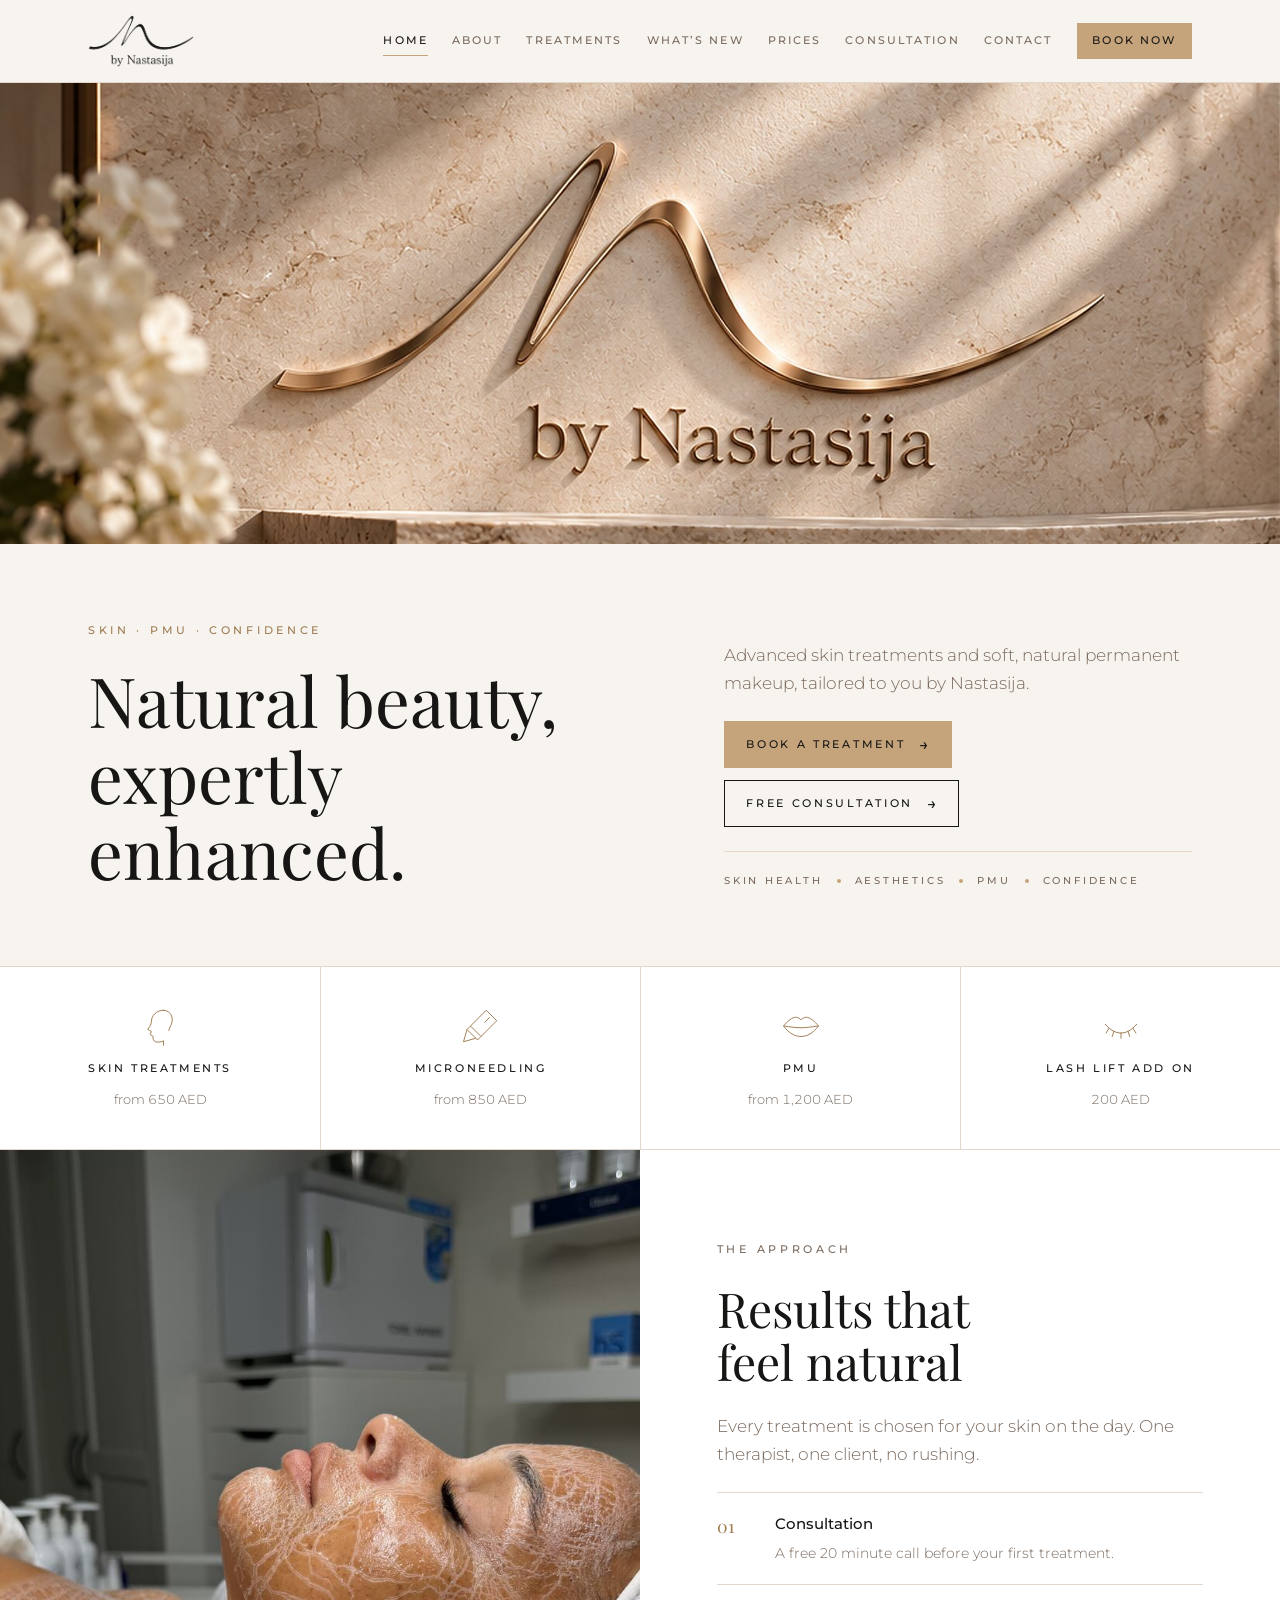
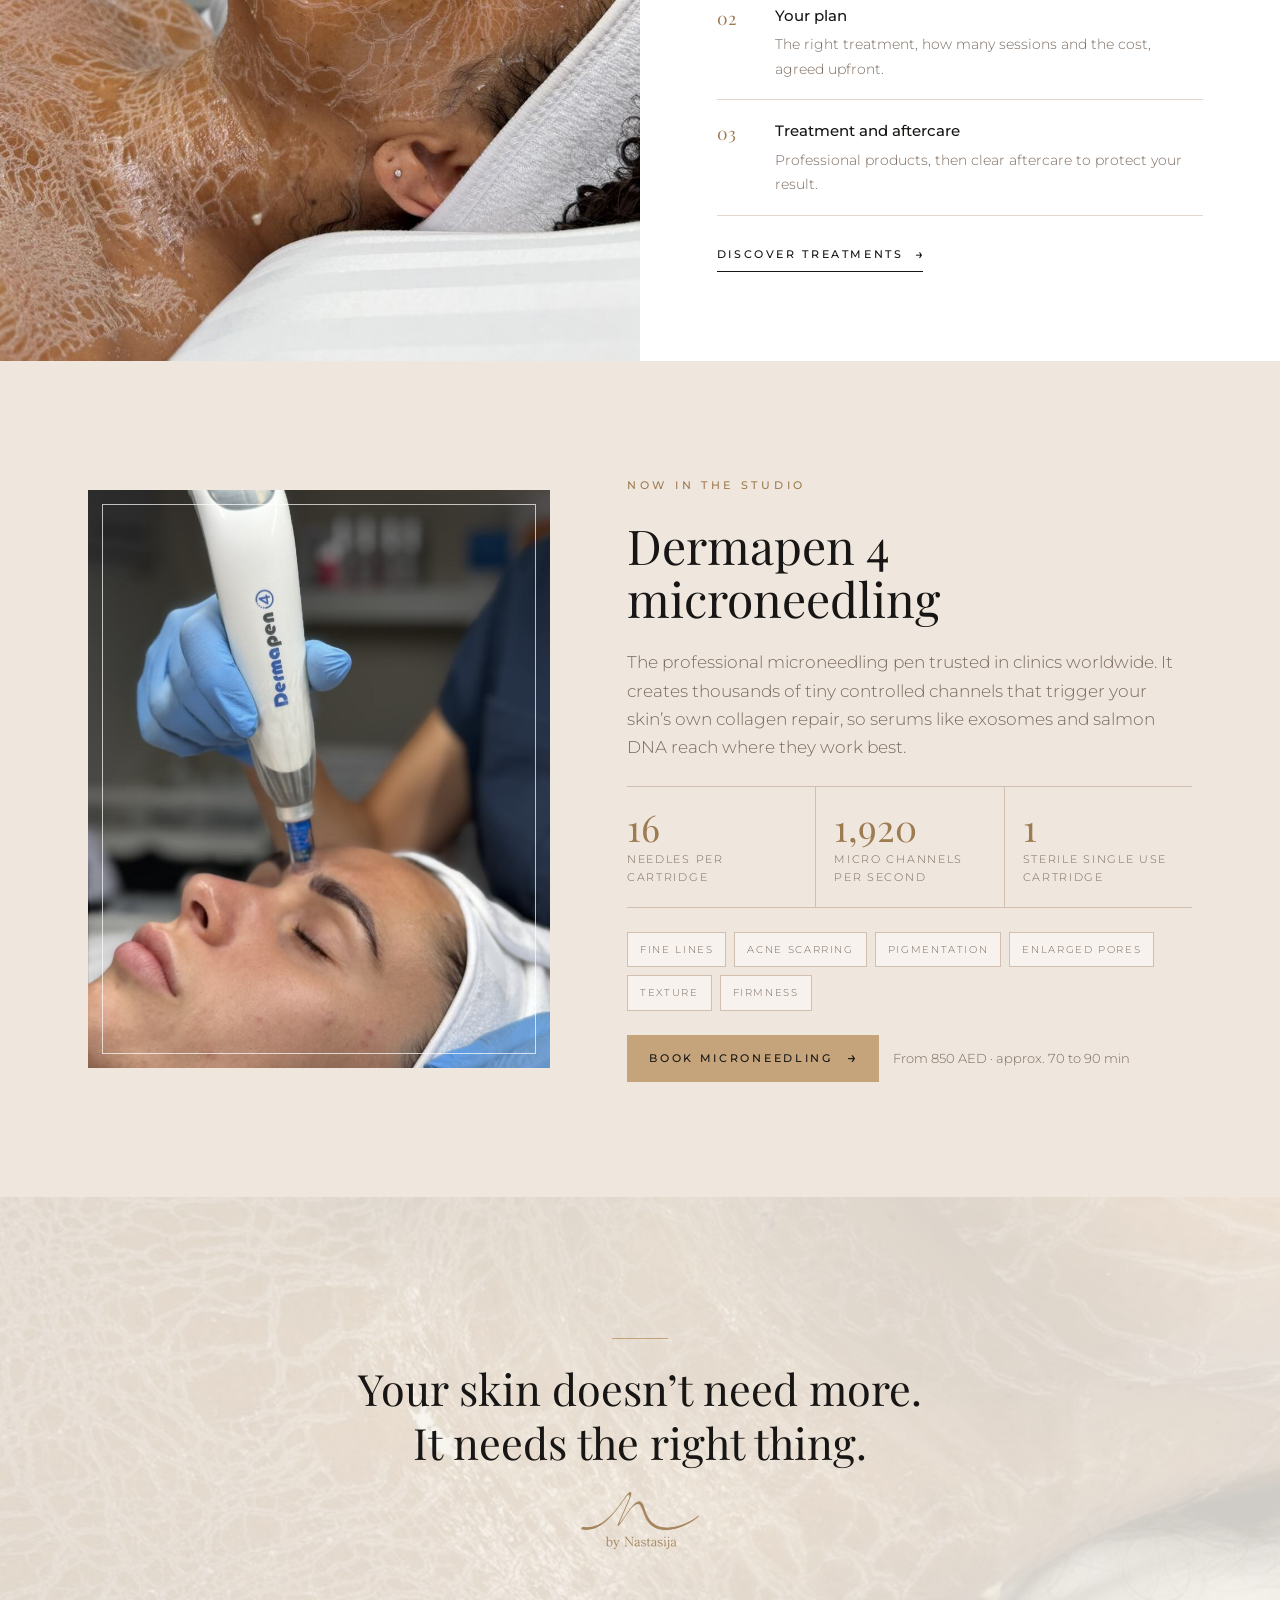
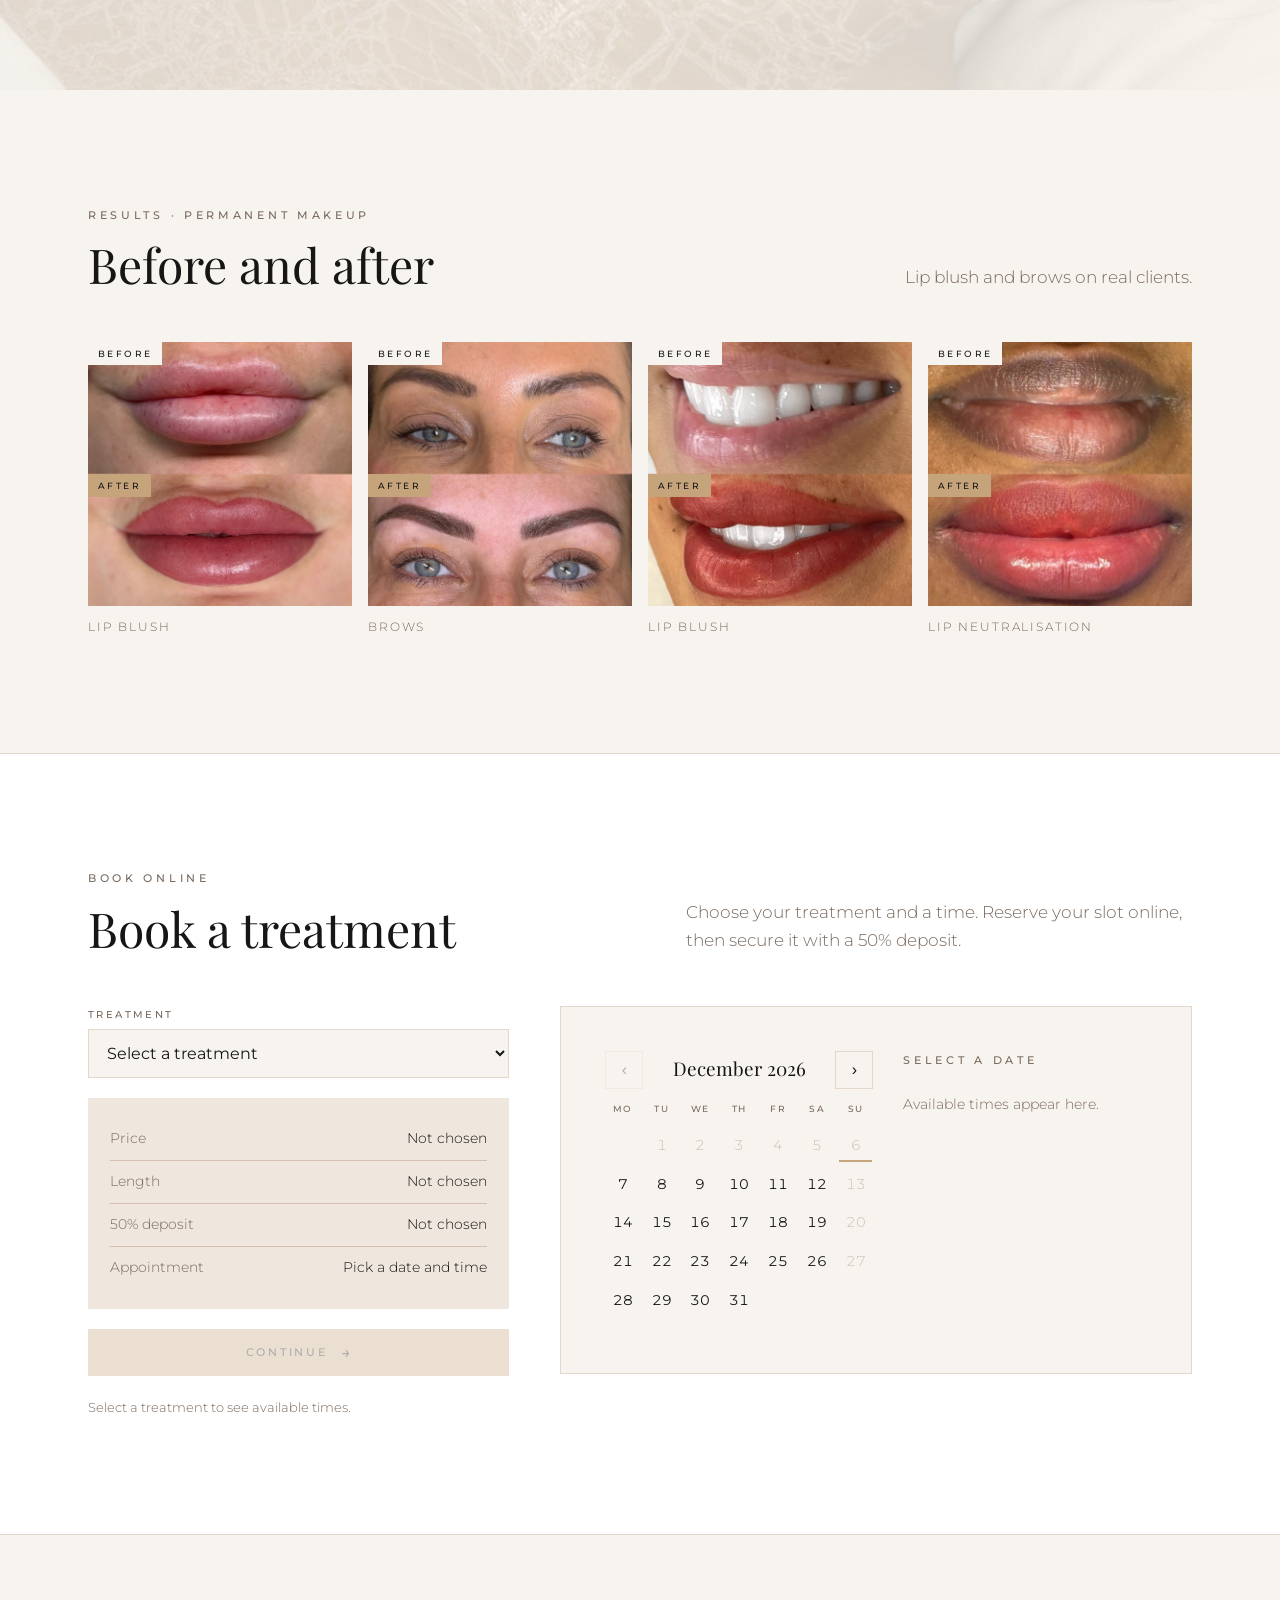
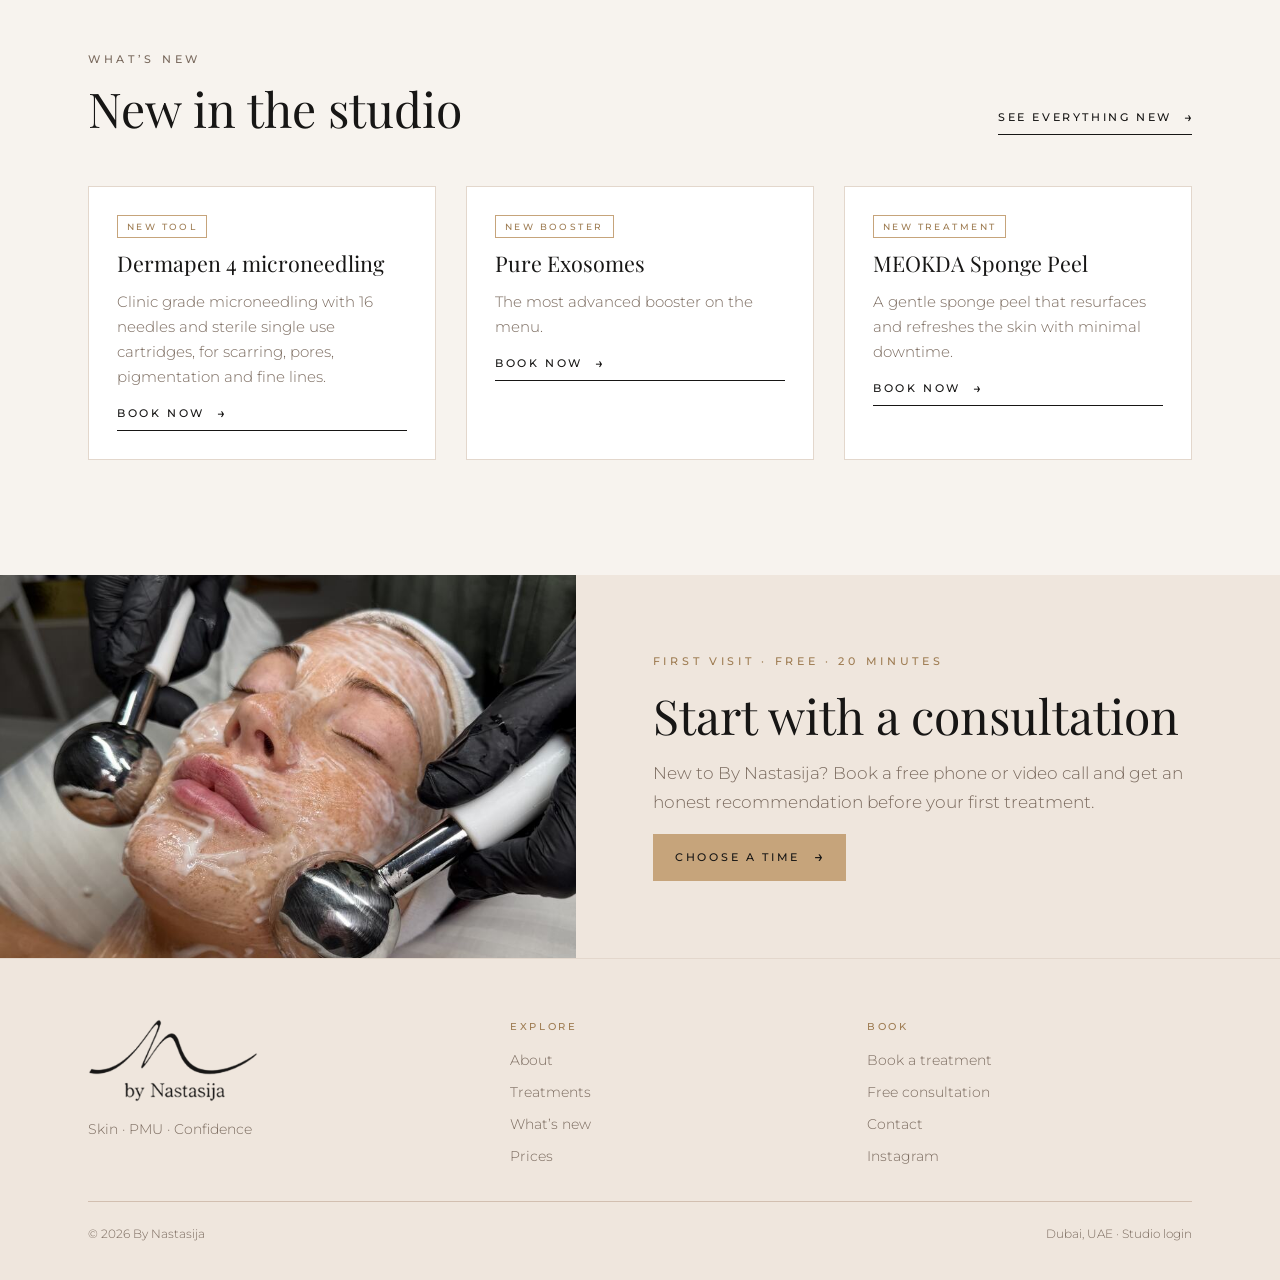
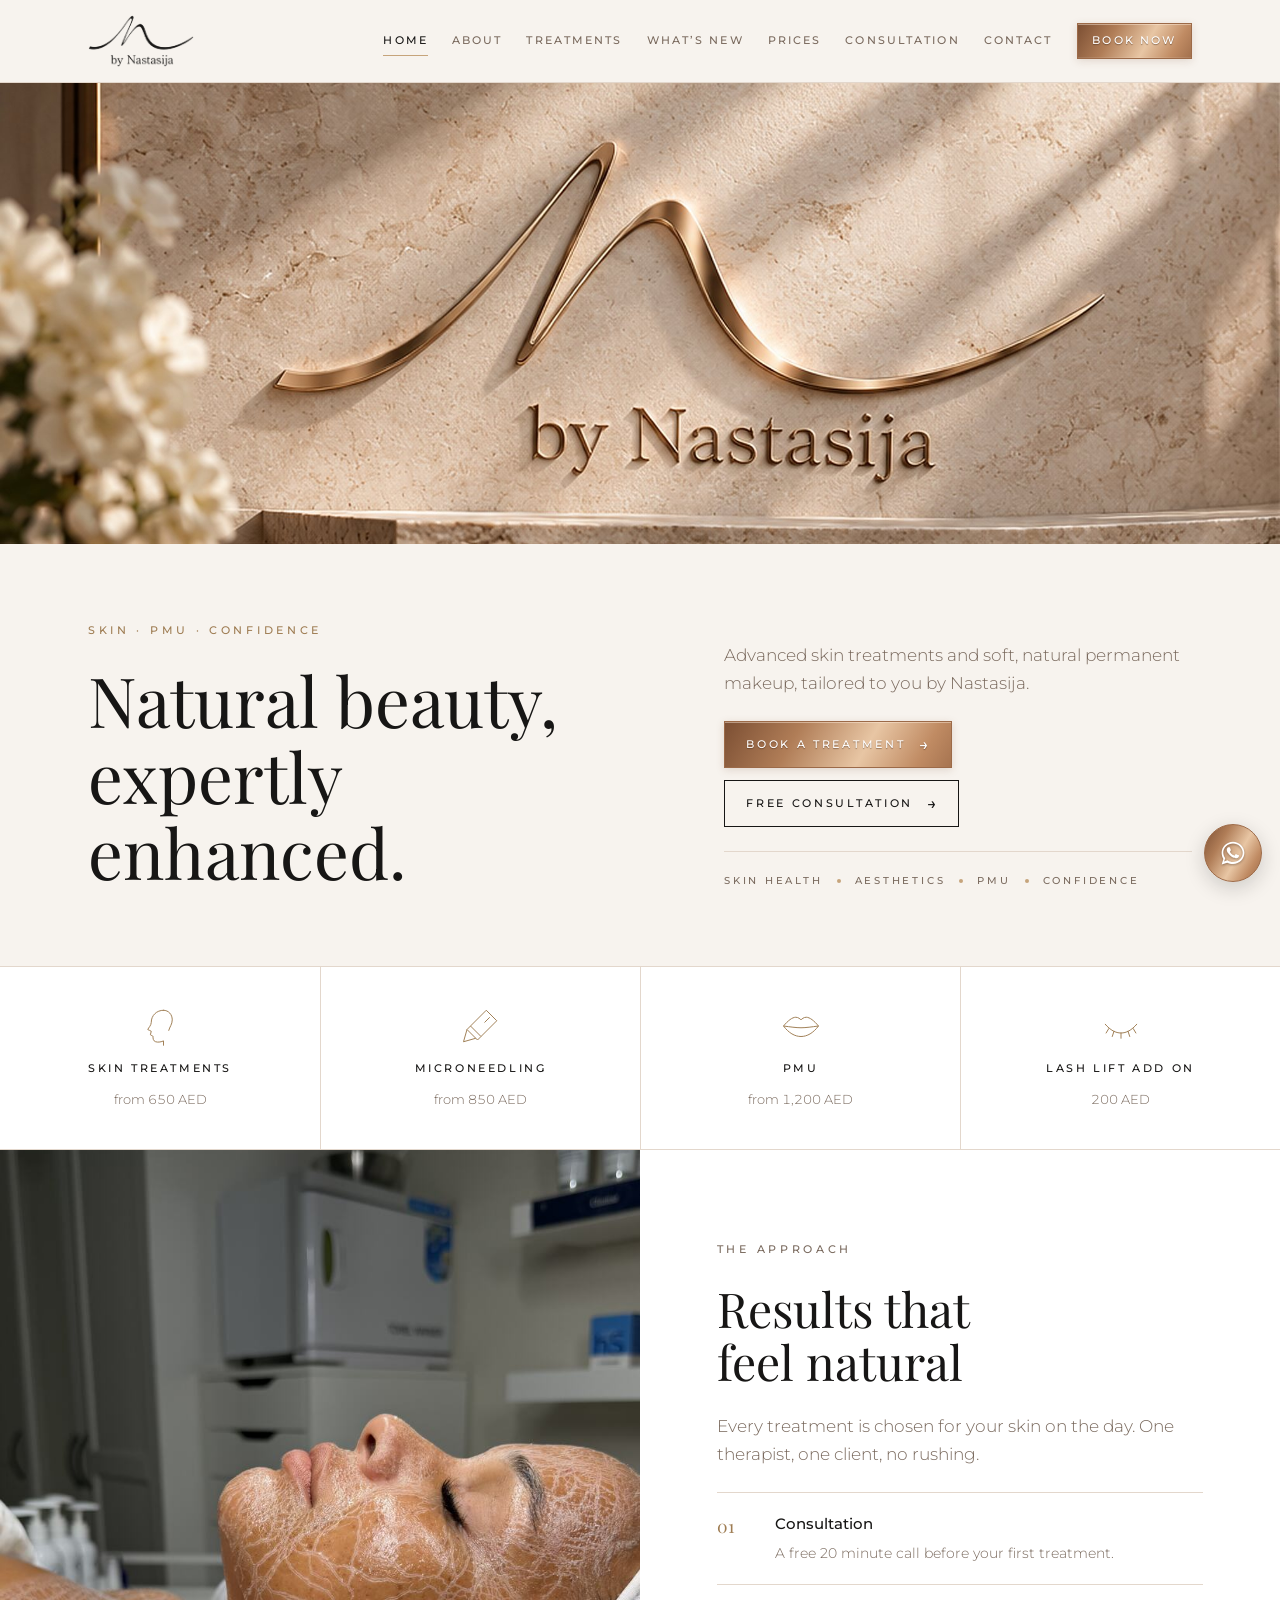
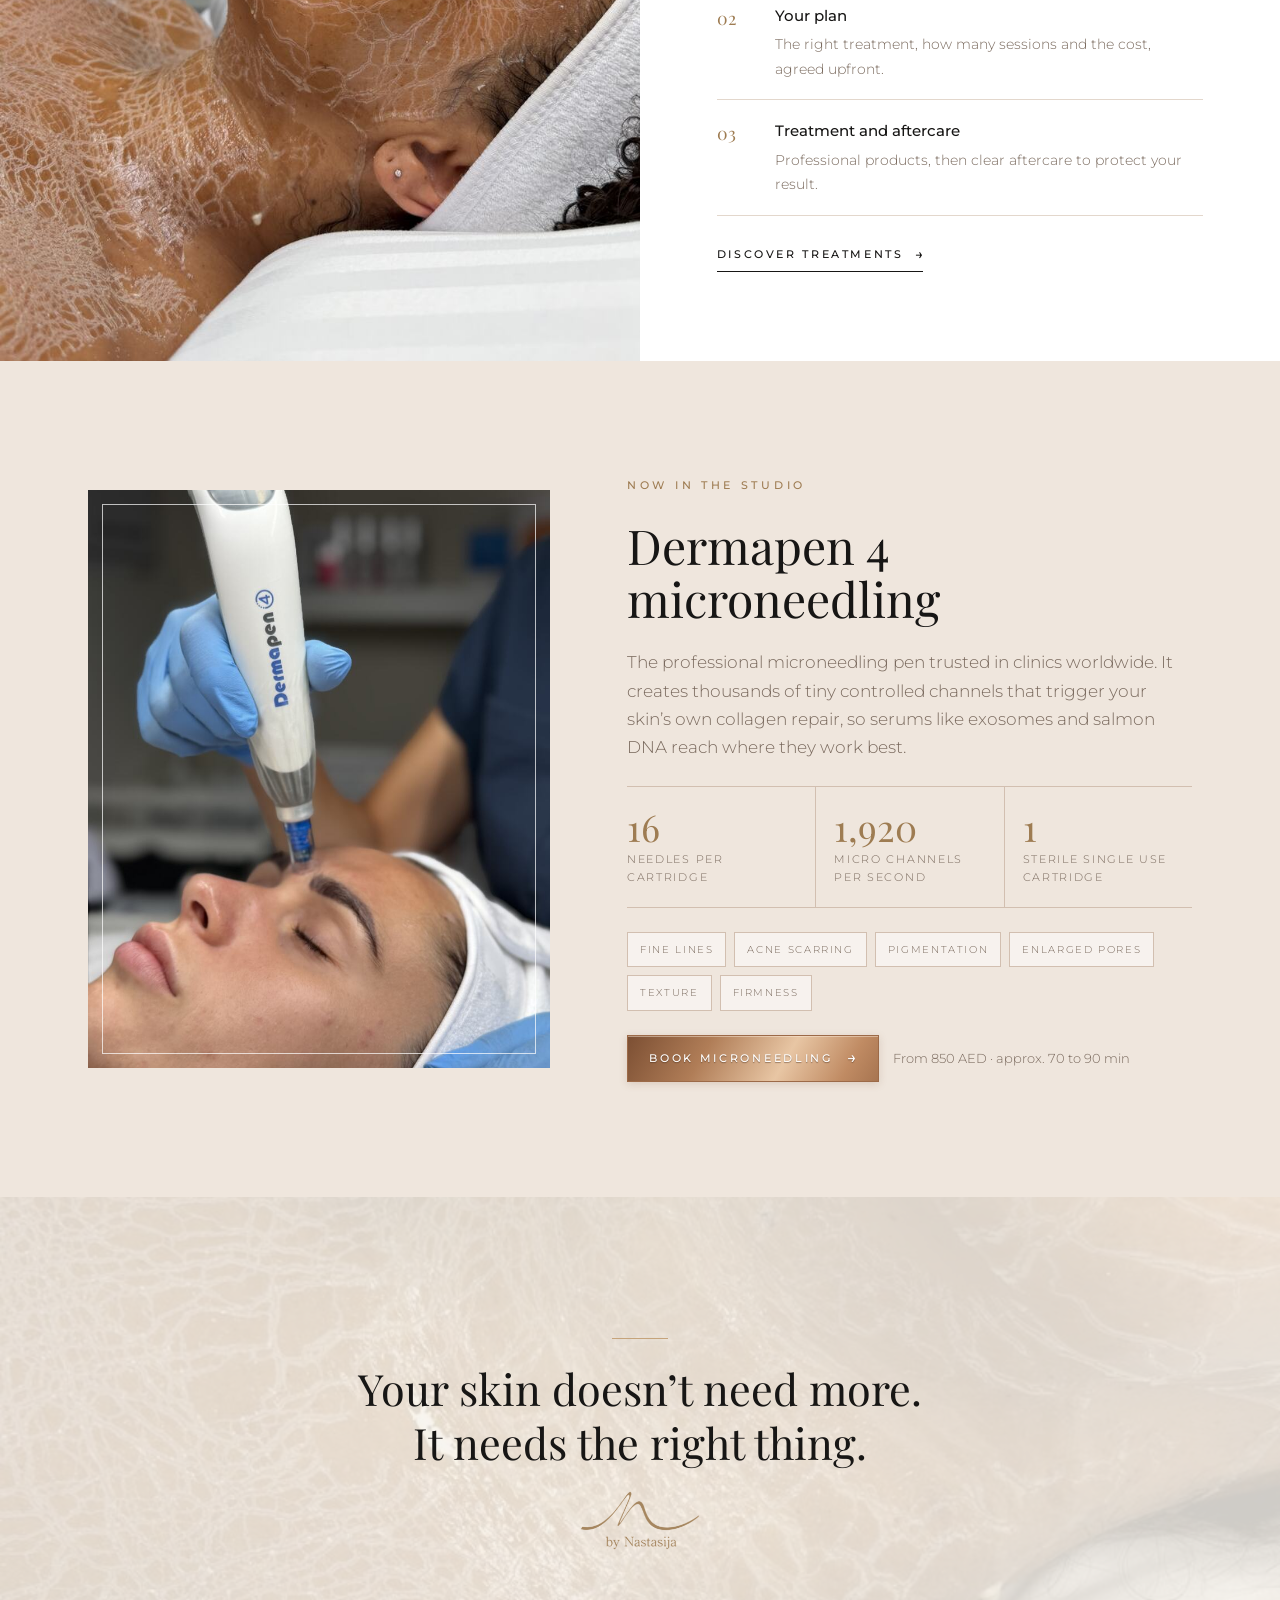
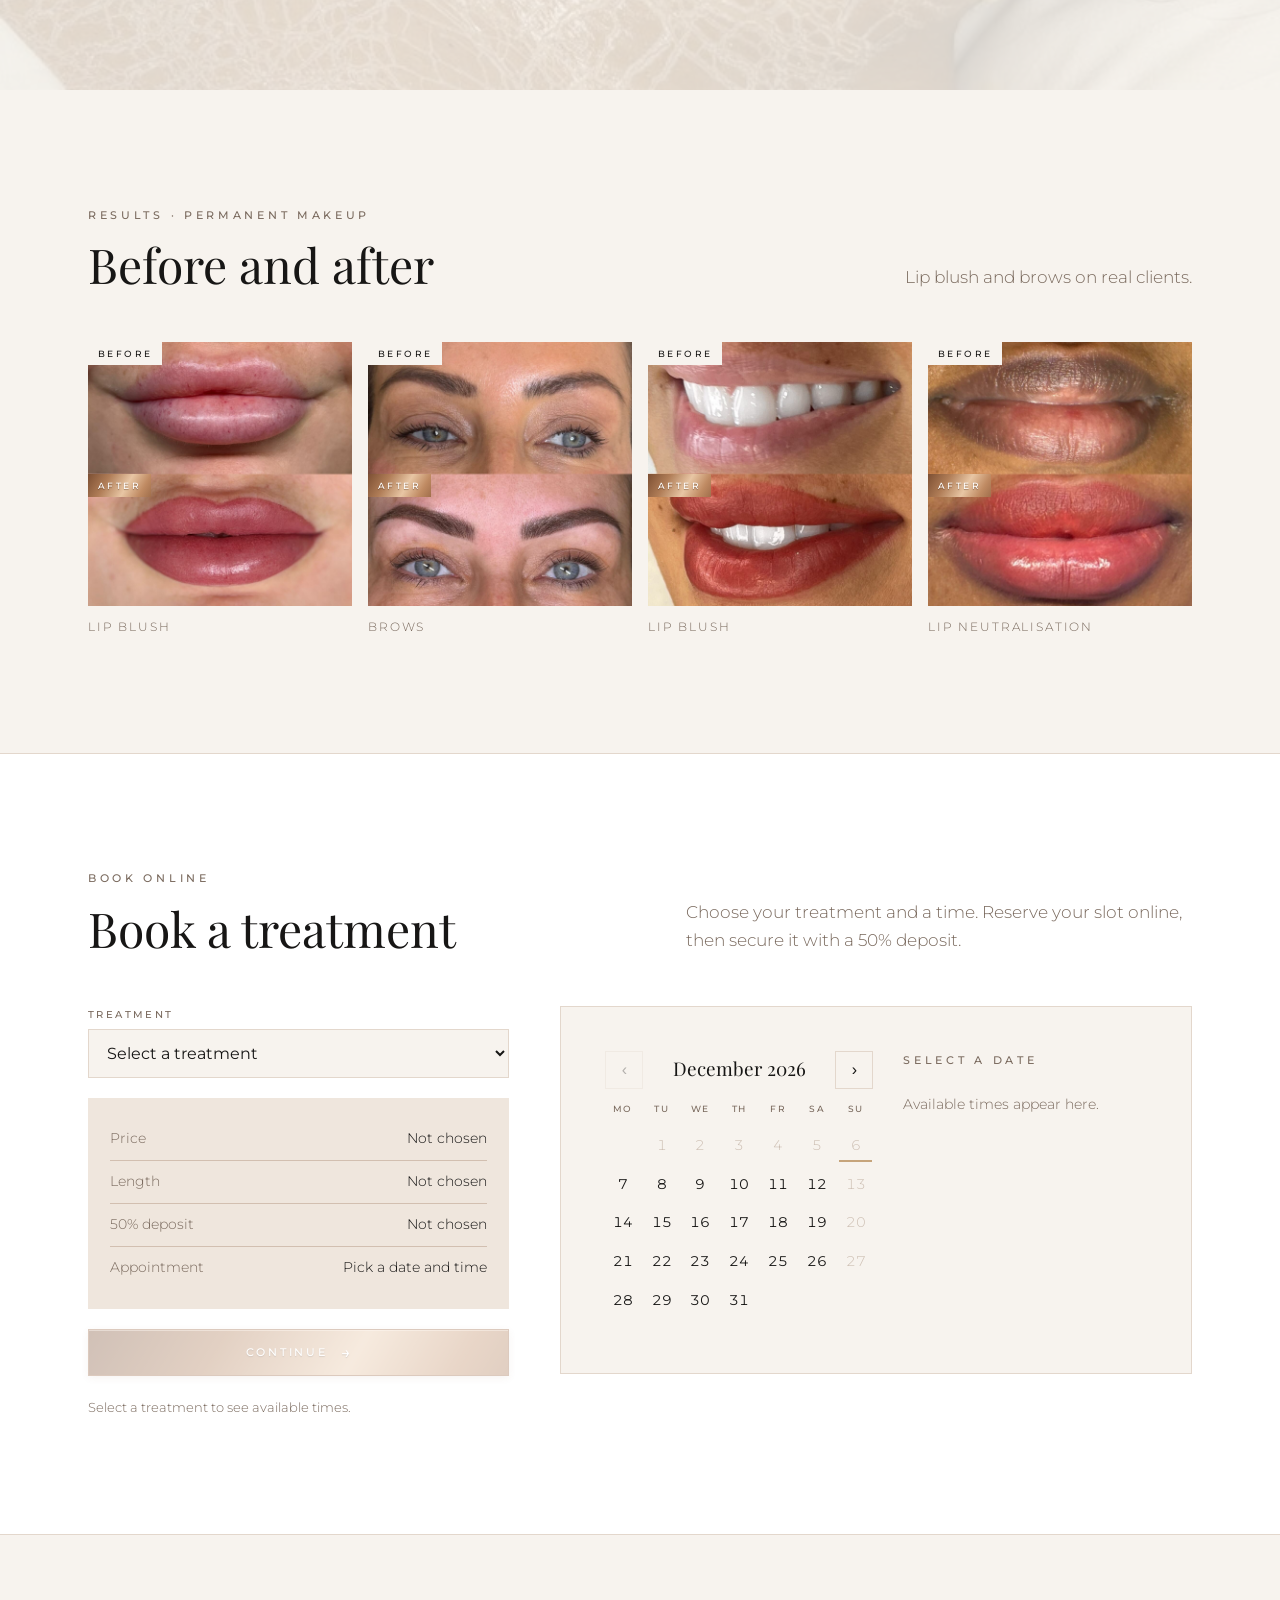
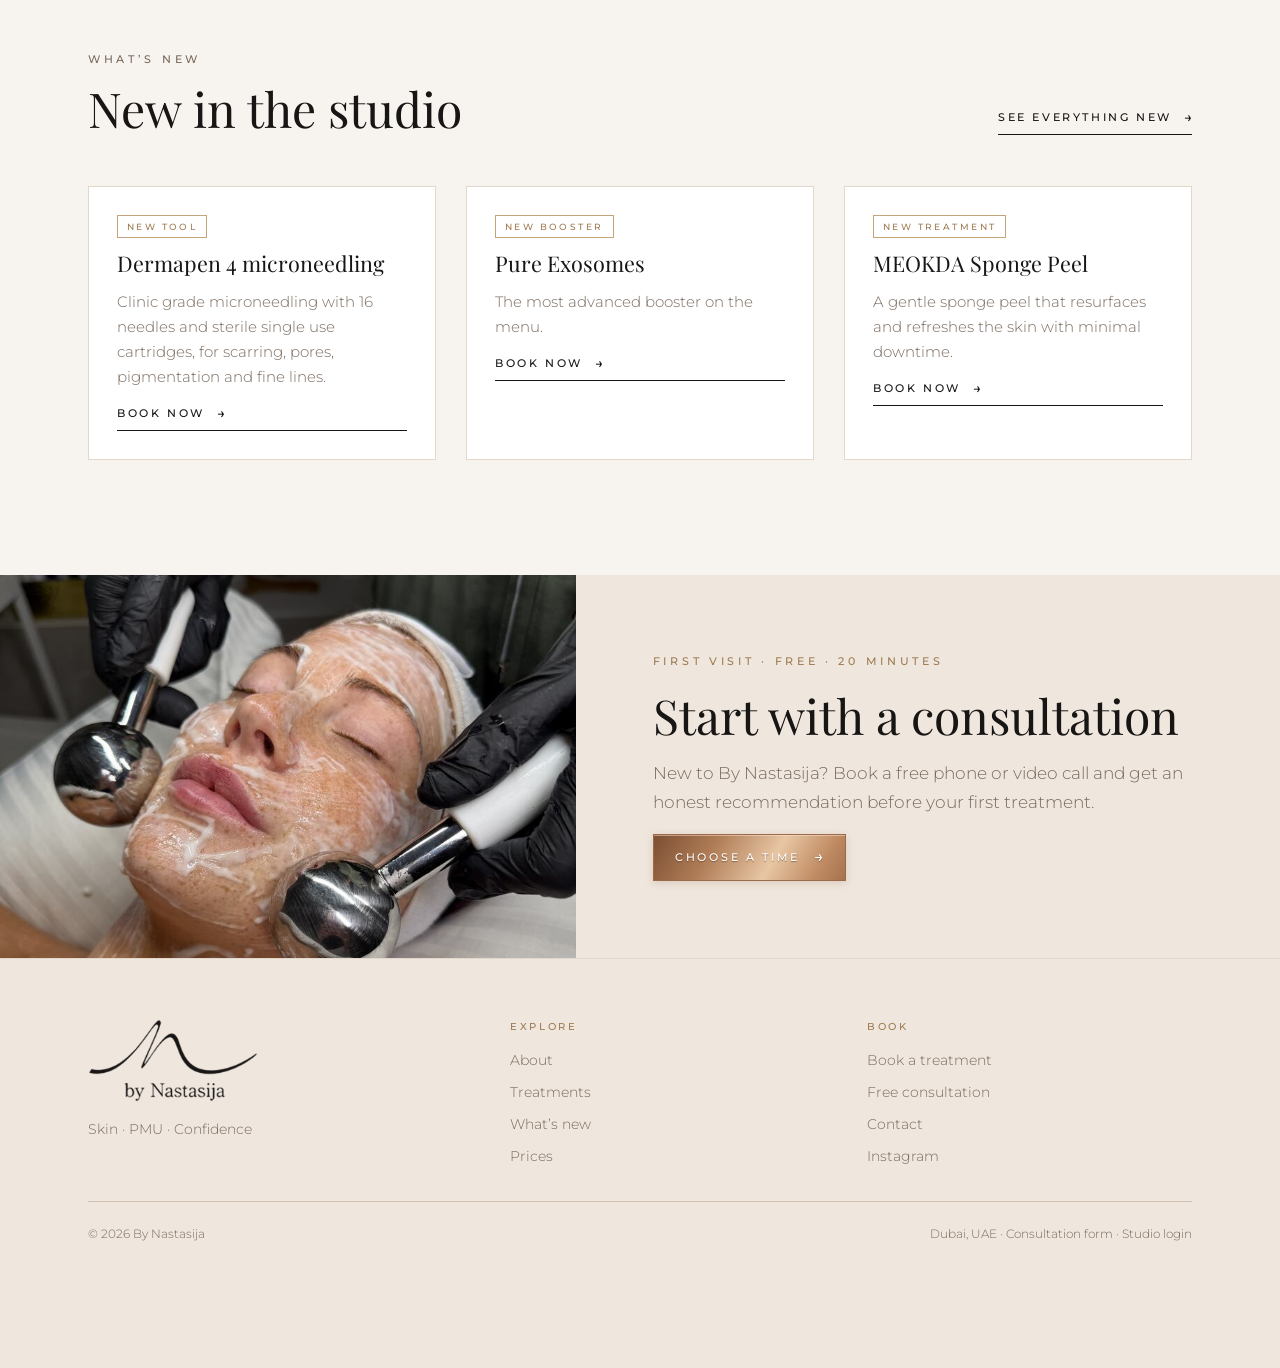
